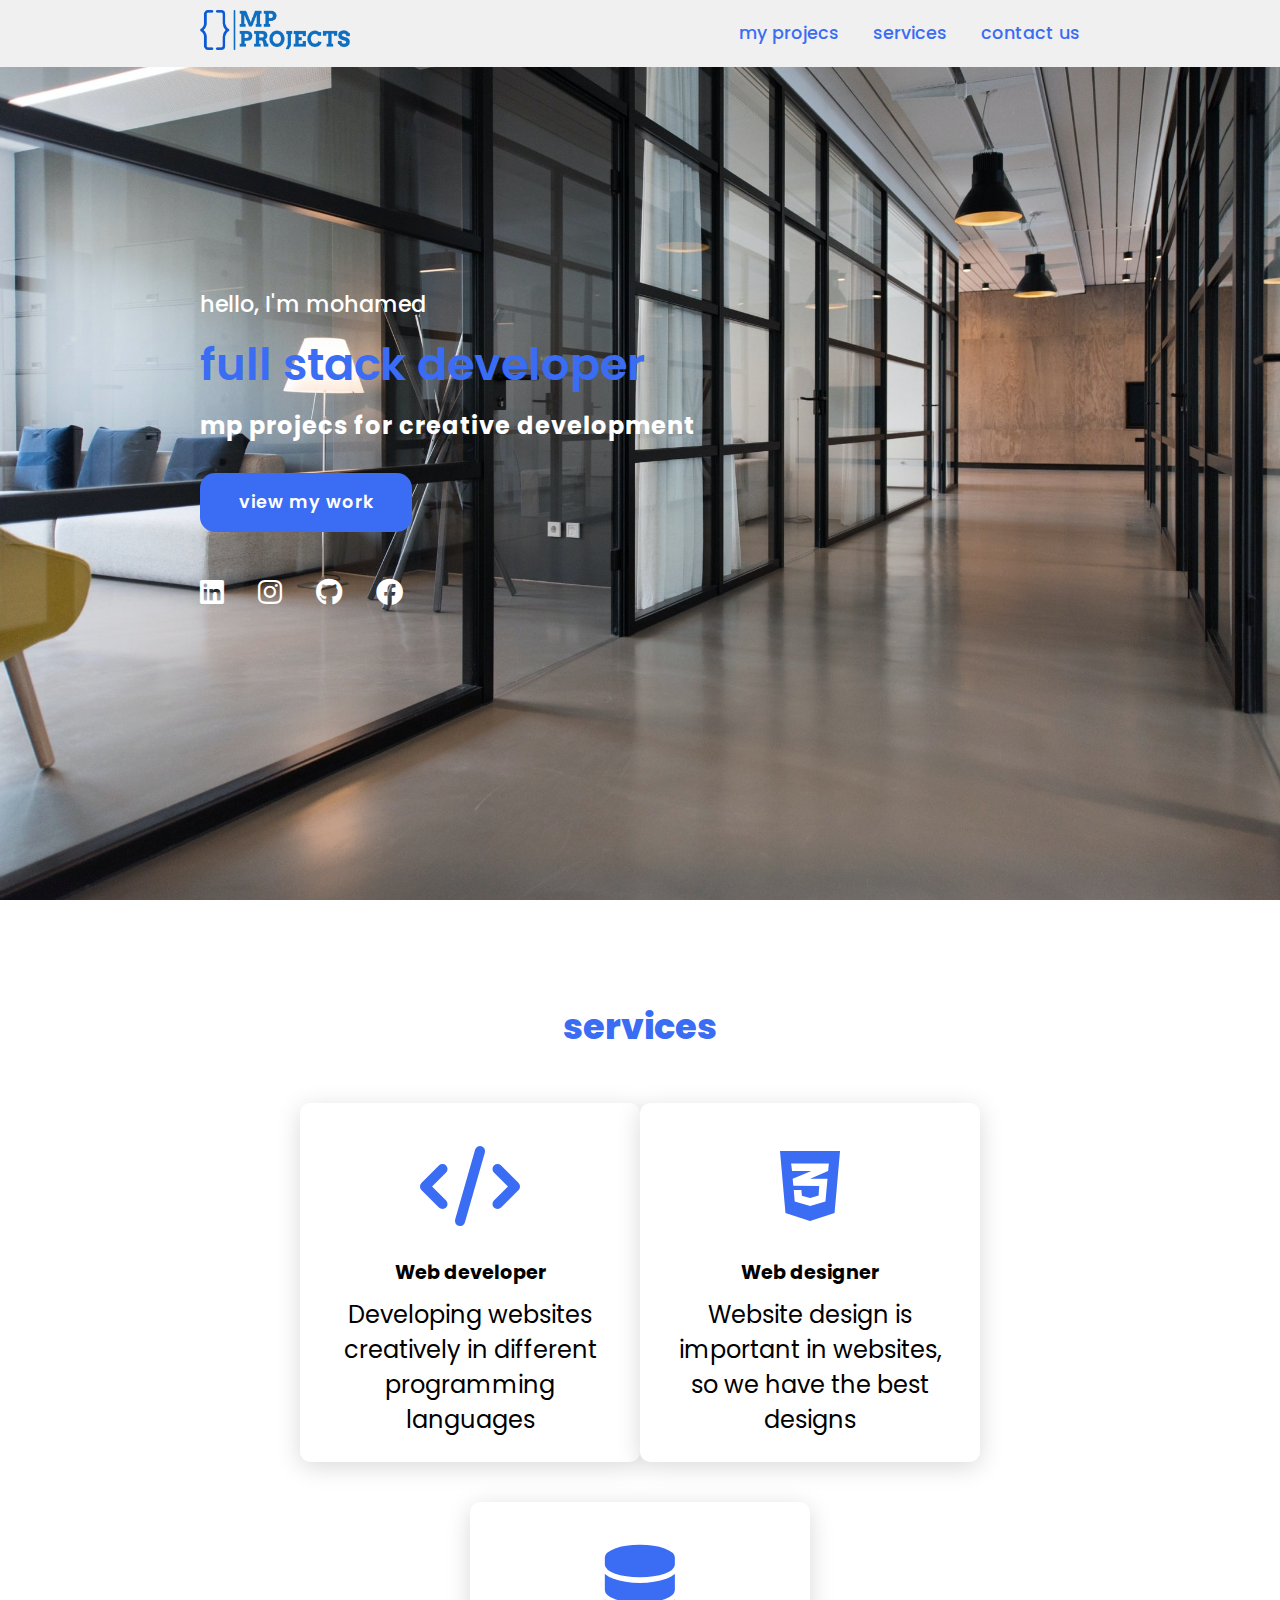
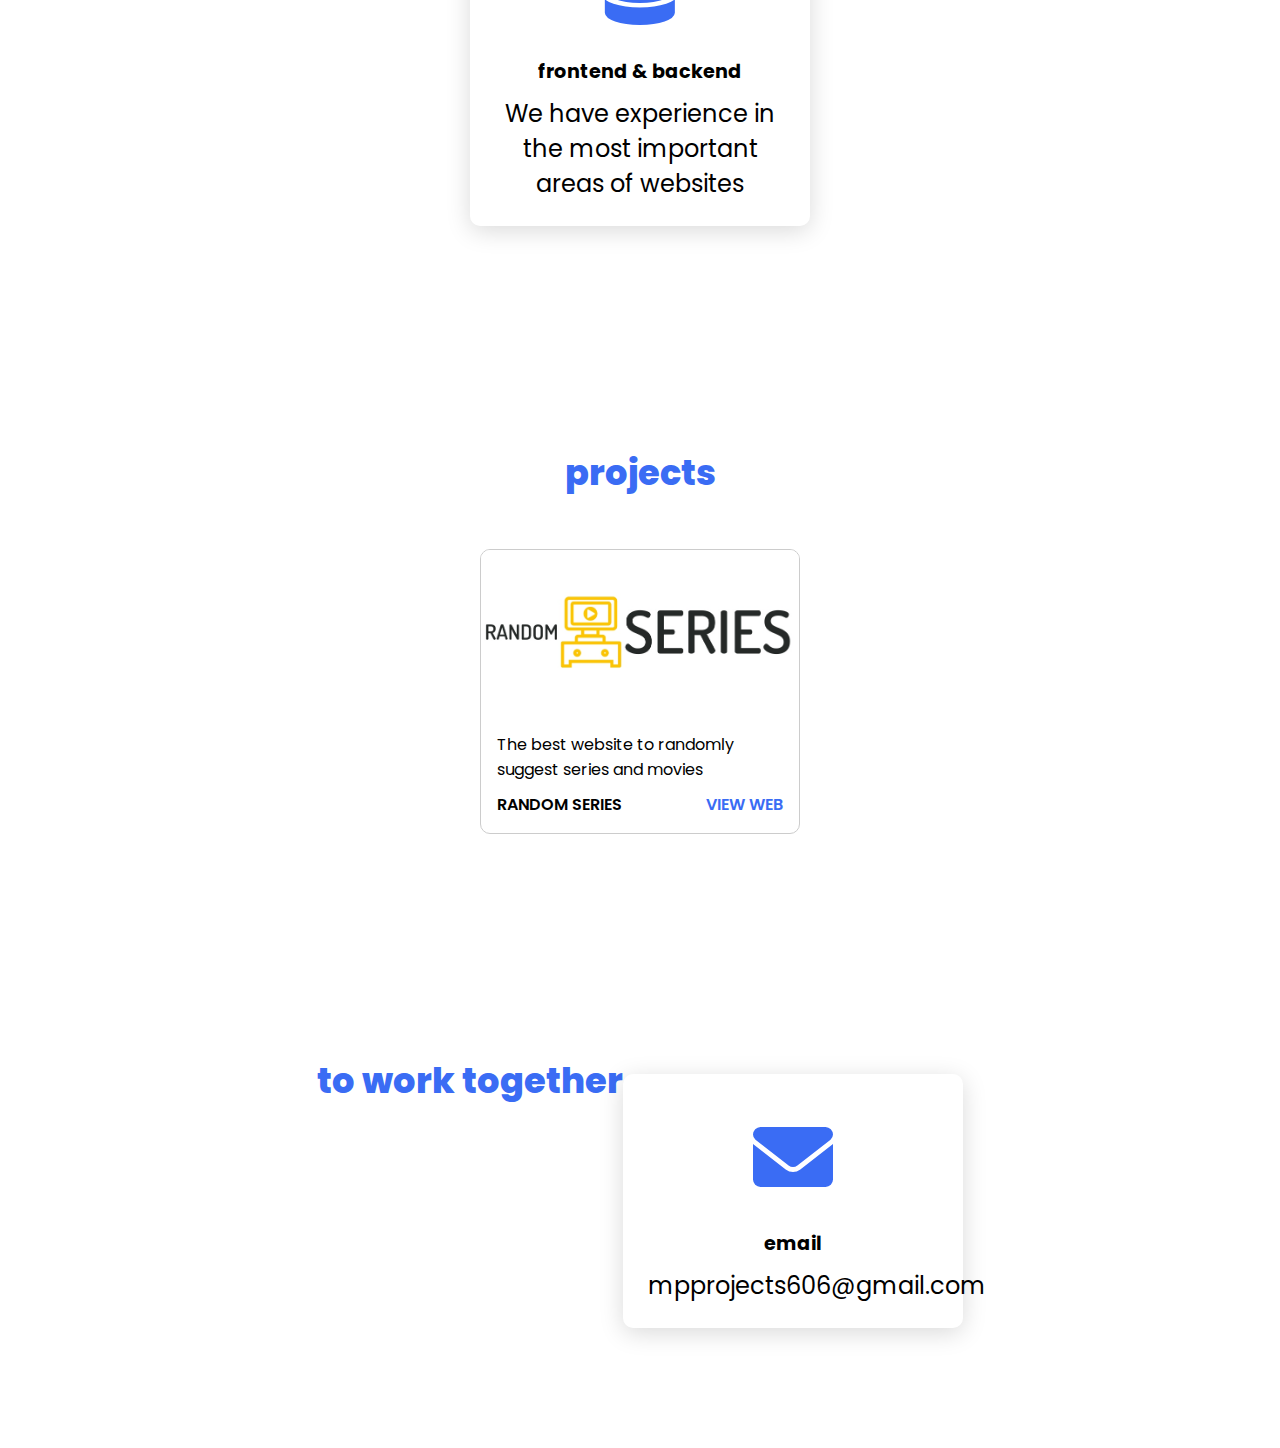
==== index.html @ 53bde194 "Update index.html" ====
<!DOCTYPE html>
<html lang="en">
<head>
  <meta charset="UTF-8">
  <meta name="viewport" content="width=device-width, initial-scale=1.0">
  <meta http-equiv="X-UA-Compatible" content="ie=edge">
  <link rel="stylesheet" href="https://cdnjs.cloudflare.com/ajax/libs/font-awesome/6.0.0/css/all.min.css">
  <link rel="stylesheet" href="style.css">
  <title>MP Projects</title>
</head>
<body>
  <header>
      <div class="logo">
     <img src="logo-no-background-1.png" width="150" alt="">
     </div>
    <nav>
      <a href="#projects">my projecs</a>
      <a href="#services">services</a>
      <a href="#contact us">contact us</a>
    </nav>
  </header>
  <section class="main">
    <div>
      <h2>hello, I'm mohamed <br> <span>full stack developer</span></h2>
      <h3>mp projecs for creative development</h3>
      <a href="#projects" class="button">view my work</a>
      <div class="icon">
       <a href="https://www.linkedin.com/mwlite/in/mohamed-ali-6aa46025b"><i class="fa-brands fa-linkedin"></i></a>
       <a href="<https://www.instagram.com/"><i class="fa-brands fa-instagram"></i></a>
       <a href="https://github.com/8l8awy"><i class="fa-brands fa-github"></i></a>
       <a href="https://www.facebook.com"><i class="fa-brands fa-facebook"></i></a>
      </div>
    </div>
  </section>
  <section class="cards" id= "services">
    <h2 class="title"> services </h2>
    <div class="content">
      <div class="card">
        <div class="icons">
          <i class="fa-solid fa-code"></i>
        </div>
        <div class="info">
            <h3>Web developer</h3>
            <p>Developing websites creatively in different programming languages </p>
        </div>
        </div>
              <div class="card">
        <div class="icons">
          <i class="fa-brands fa-css3-alt"></i>
        </div>
        <div class="info">
            <h3>Web designer</h3>
            <p>Website design is important in websites, so we have the best designs</p>
        </div>
        </div>
              <div class="card">
        <div class="icons">
          <i class="fa-solid fa-database"></i>
        </div>
        <div class="info">
            <h3>frontend & backend</h3>
            <p>We have experience in the most important areas of websites </p>
        </div>
        </div>
    </div>
  </section>
  <section class="projects" id="projects">
    <h2 class="title">projects</h2>
    <div class="content">
      <div class="p-card">
        <div class="p-image">
          <img src="/IMG_20221224_231126.jpg">
        </div>
        <div class="p-script">
          <p class="p-text">The best website to randomly suggest series and movies</p>
          <strong class="p-title">
            <span>random series</span>
            <a href="#" class="p-projects"> View web</a>
          </strong>
        </div>
      </div>
    </div>
  </section>
  <section class="cards content" id="contact us">
    <h2 class="title">to work together</h2>
          <div class="card">
        <div class="icons">
          <i class="fa-solid fa-envelope"></i>
        </div>
        <div class="info">
            <h3>email</h3>
            <p> mpprojects606@gmail.com </p>
        </div>
        </div>
  </section>
</body>
</html>
---- style.css ----
@import url('https://fonts.googleapis.com/css2?family=Poppins:ital,wght@0,100;0,200;0,300;0,400;0,500;0,600;0,700;0,800;0,900;1,100;1,200;1,300;1,400;1,500;1,600;1,700;1,800;1,900&display=swap');
*{
  font-family: 'Poppins', sans-serif;
  margin: 0;
  padding: 0;
  box-sizing: border-box;
}
header{
  background-color: #f0f0f0;
  width: 100%;
  position: fixed;
  z-index: 999;
  display: flex;
  justify-content: space-between;
  align-items: center;
 padding: 10px 200px;
}
nav a{
  color:#3a6cf4;
  text-decoration: none;
  font-size: 1.1em;
  font-weight: 500;
  padding-left: 30px;
}

nav a:hover{
  color: #9a5bff;
}
section{
  padding: 100px 200px;
}
.main{
  width: 100%;
  min-height: 100vh;
  display: flex;
  align-items: center;
  background: url(nastuh.jpg) no-repeat;
  background-size: cover;
  background-position: left;
  background-attachment: fixed;
}
.main h2{
  color: #fff;
  font-size: 1.4em;
  font-weight: 500;
}
.main h2 span{
  color: #3a6cf4;
  display: inline-block;
  margin-top:10px;
  font-size: 2em;
  font-weight: 600;
}
.main h3{
  color: #fff;
  font-size: 1.5em;
  font-weight: 700;
  letter-spacing: 1px;
  margin-top:10px;
  margin-bottom: 30px;
}
.button{
  color: #fff;
  background-color: #3a6cf4;
  text-decoration: none;
  font-size: 1.1em;
  font-weight: 600;
  display: inline-block;
  padding: 0.9375em 2.1875em;
  letter-spacing: 1px;
  border-radius: 15px;
  margin-bottom: 40px;
  transition: 0.7s , ease;
}
.button:hover{
  background-color: mediumblue;
  transform: scale(1.1);
}
.icon a{
  color: #fff;
  font-size: 1.7em;
  padding-right: 30px;
}
.title{
  display: flex;
  justify-content: center;
  color: #3a6cf4;
  font-size: 2.2em;
  font-weight: 800;
  margin-bottom: 30px;
  
}
.content{
  display: flex;
  justify-content: center;
  flex-direction: row;
  flex-wrap: wrap;
}
.card{
  width: 21.25em;
  margin-block: 20px;
  background-color: #fff;
  box-shadow: 0 5px 25px rgba(1 1 1/ 15%);
  border-radius: 10px;
  padding: 25px;
  transition: 1.7s  ease;
}
.card:hover{
  transform: scale(1.1);
  
}
.icons{
  color: #3a6cf4;
  font-size: 5em;
  text-align: center;
}
.info{
  text-align: center;
}
.info h3{
  color: #3a6cf4;
  font-size: 1.2em;
  font-weight: 700;
  margin: 10px;
}
.projects{
  background-color:#ffffff;
}
.projects .content{
  margin-top: 30px;
  display: flex;
  justify-content: center;
}
.p-card{
  background-color: #ffffff;
  border: 1px solid #ccc;
  min-height: 12em;
  width: 20em;
  overflow: hidden;
  border-radius: 10px;
  margin: 20px;
  transition: 1.7s ease;
}
.p-card:hover{
  transform: scale(1.1);
}
.p-card:hover .p-image{
  opacity: 0.9;
}
.p-image img{
  width: 100%;
}
.p-script{
  padding: 1em;
}
.p-text{
  font-size: 0.8;
  color: #000;
}
.p-title{
  display: flex;
  justify-content: space-between;
  text-transform: uppercase;
  font-weight: 600;
  margin-top:10px;
}
.p-projects{
  text-decoration: none;
  color: #3a6cf4;
}
.p-projects:hover{
  color:#9a5bff;
}
.content .info h3{
  color: black;
}
 .content .info p{
   font-size: 1.5em;
 }
@media (max-width: 1023px){
  header{
  padding: 12px  20px;

}
nav a{
  padding-left: 3px;
}
.logo img{
  width: 70px;
}
.title{
  font-size: 1.8em;
}
section{
  padding: 80px 20px;
}
.main h2{
  font-size: 1em;
}
.main h3{
  font-size: 1.6em;
}
.content{
  flex-direction: column;
  align-items: center;
}
}
@media (max-width: 641px )  {
  body {
    font-size: 12px;
  }
  .main h2{
    font-size: 0.8em;
  }
  .main h3{
    font-size: 1.4em;
  }
}
@media (max-width: 300px){
  body{
    font-size: 10px;
  }
  
}
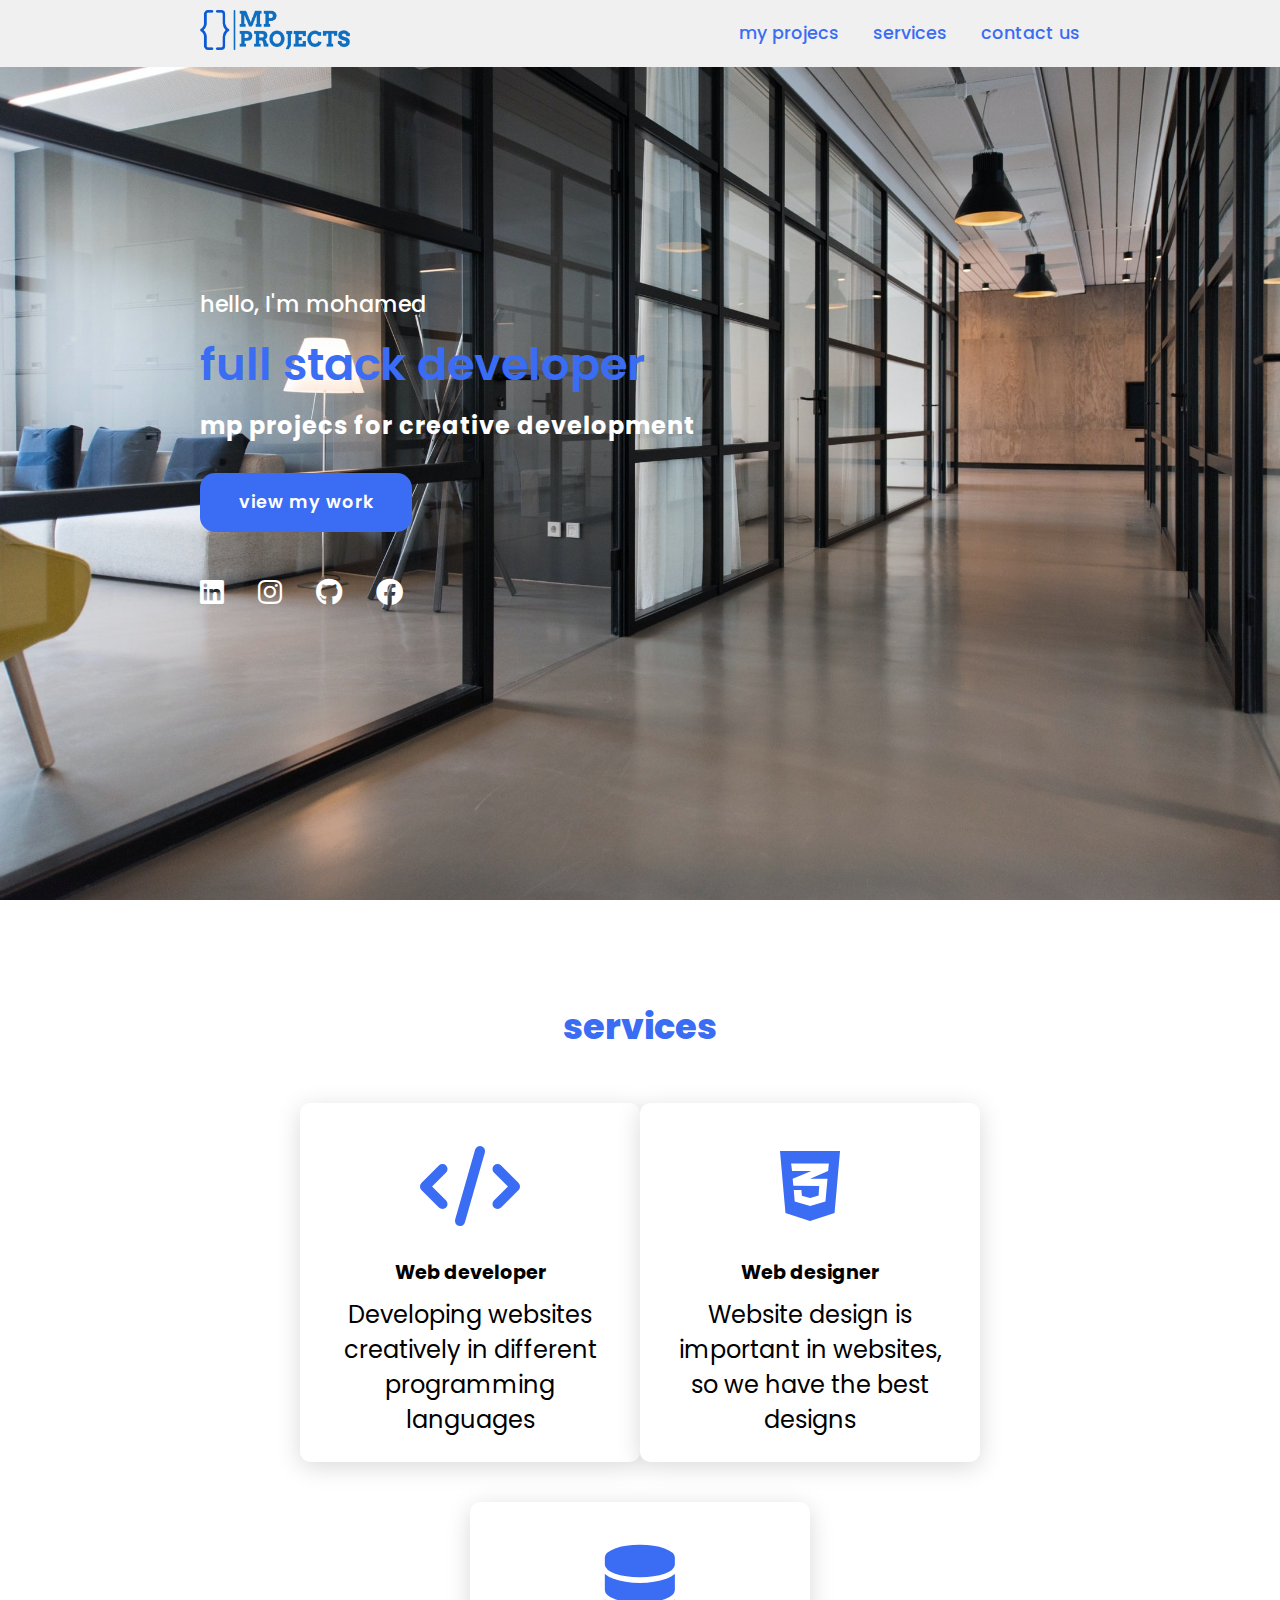
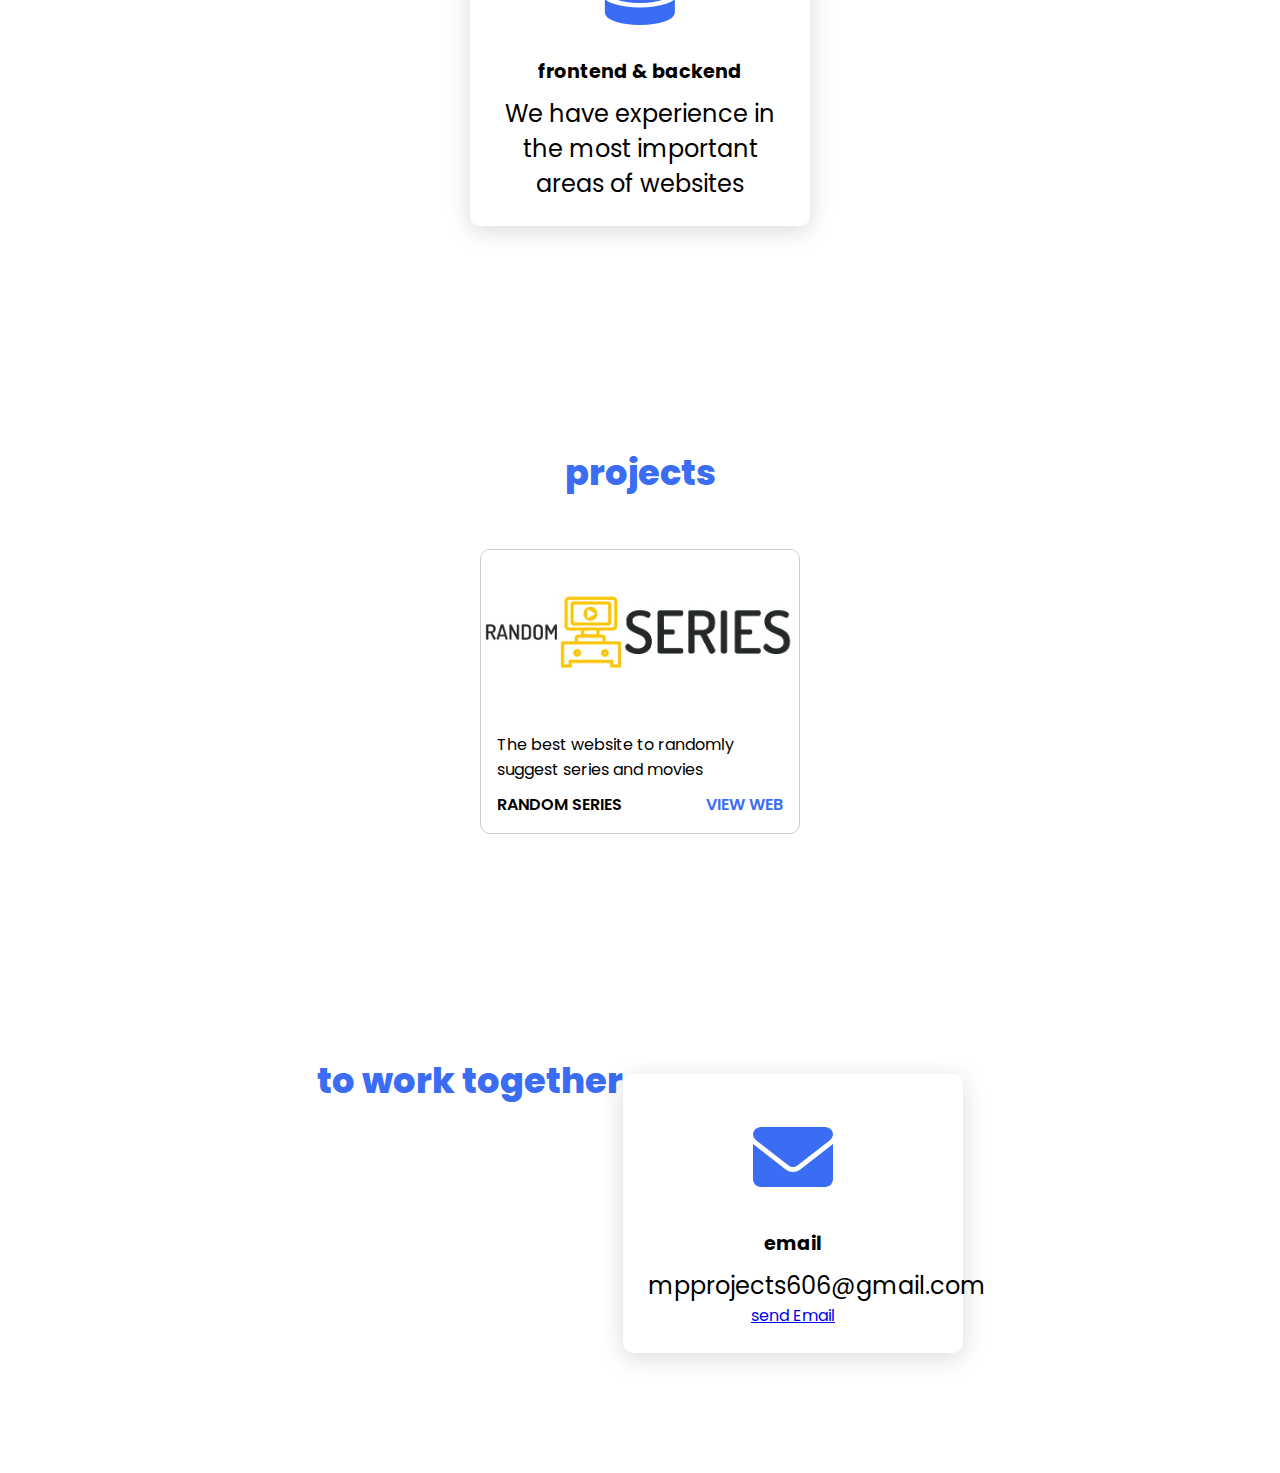
==== commit 90db45f1: "Update index.html" ====
--- a/index.html
+++ b/index.html
@@ -69,7 +69,7 @@
     <div class="content">
       <div class="p-card">
         <div class="p-image">
-          <img src="/IMG_20221224_231126.jpg">
+          <img src="IMG_20221224_231126.jpg">
         </div>
         <div class="p-script">
           <p class="p-text">The best website to randomly suggest series and movies</p>
@@ -90,6 +90,7 @@
         <div class="info">
             <h3>email</h3>
             <p> mpprojects606@gmail.com </p>
+             <a href="mpprojects606@gmail.com "target="_blank">send Email</a>
         </div>
         </div>
   </section>
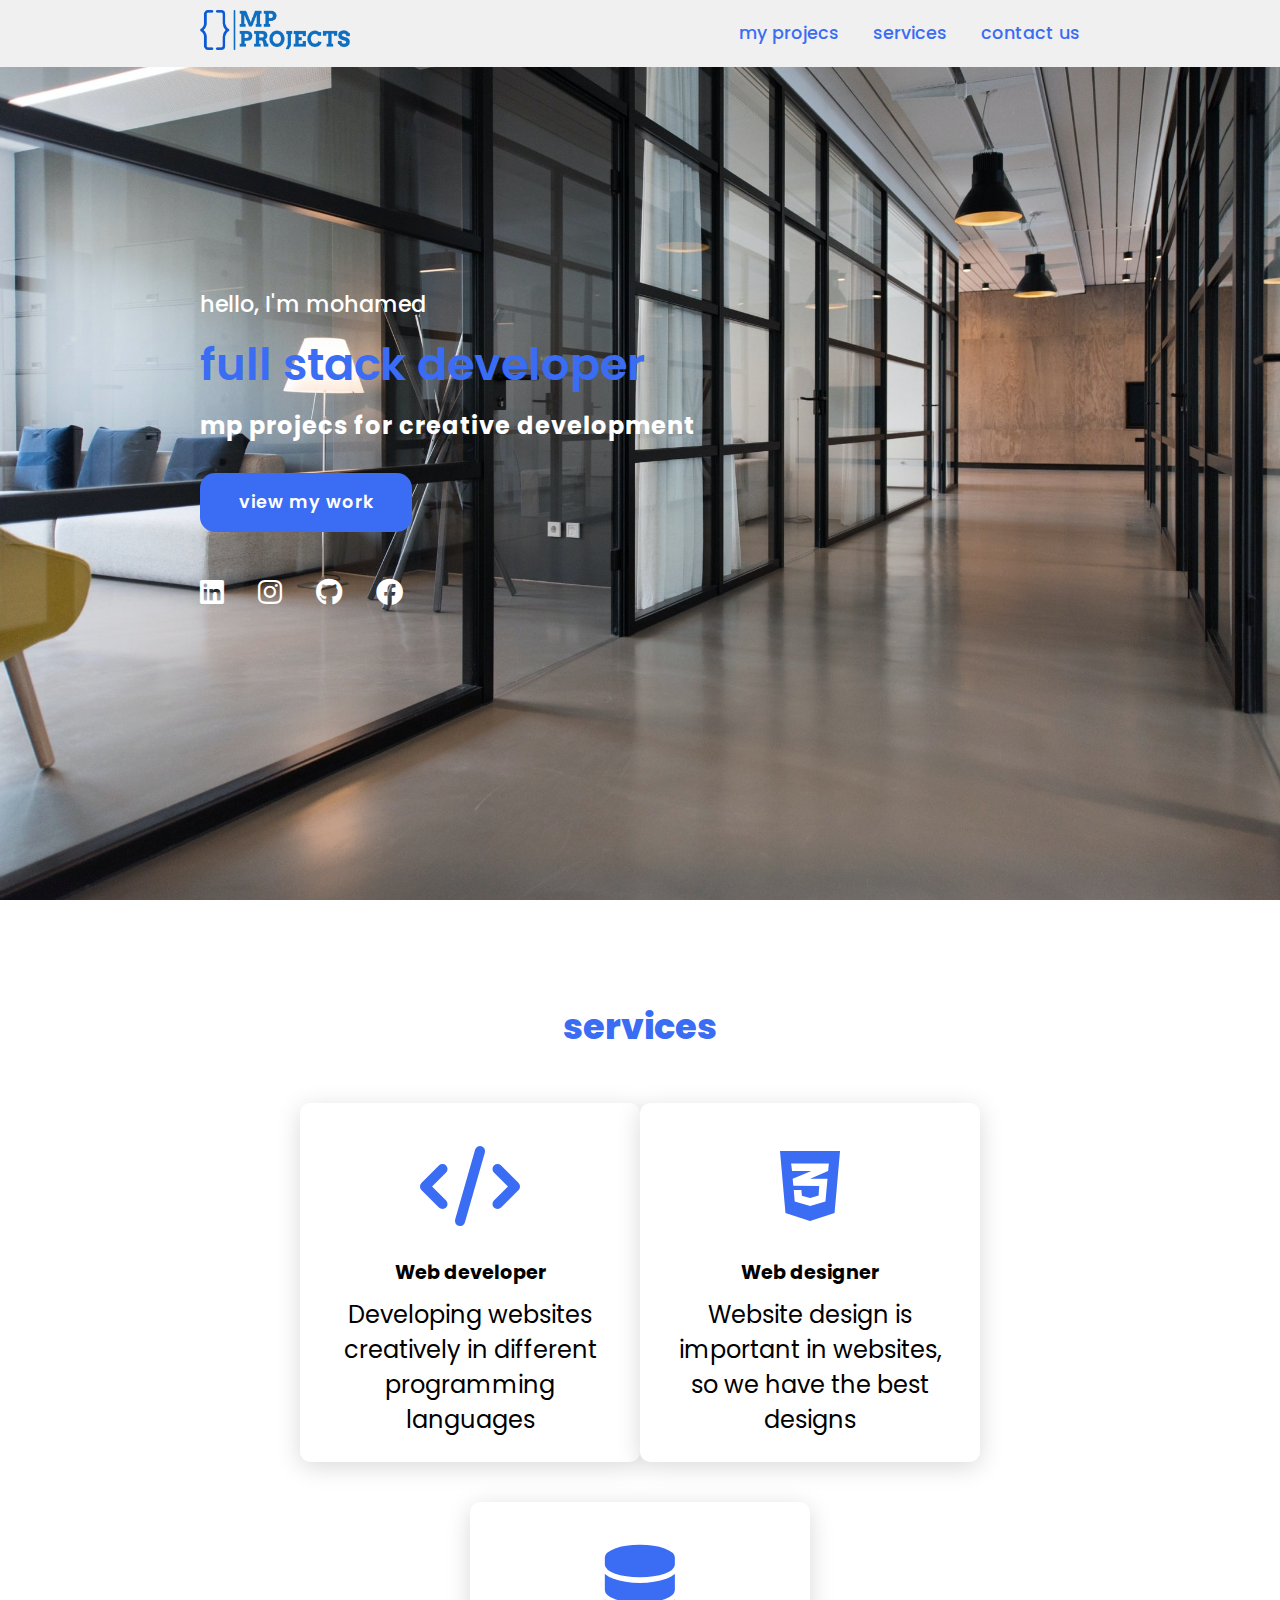
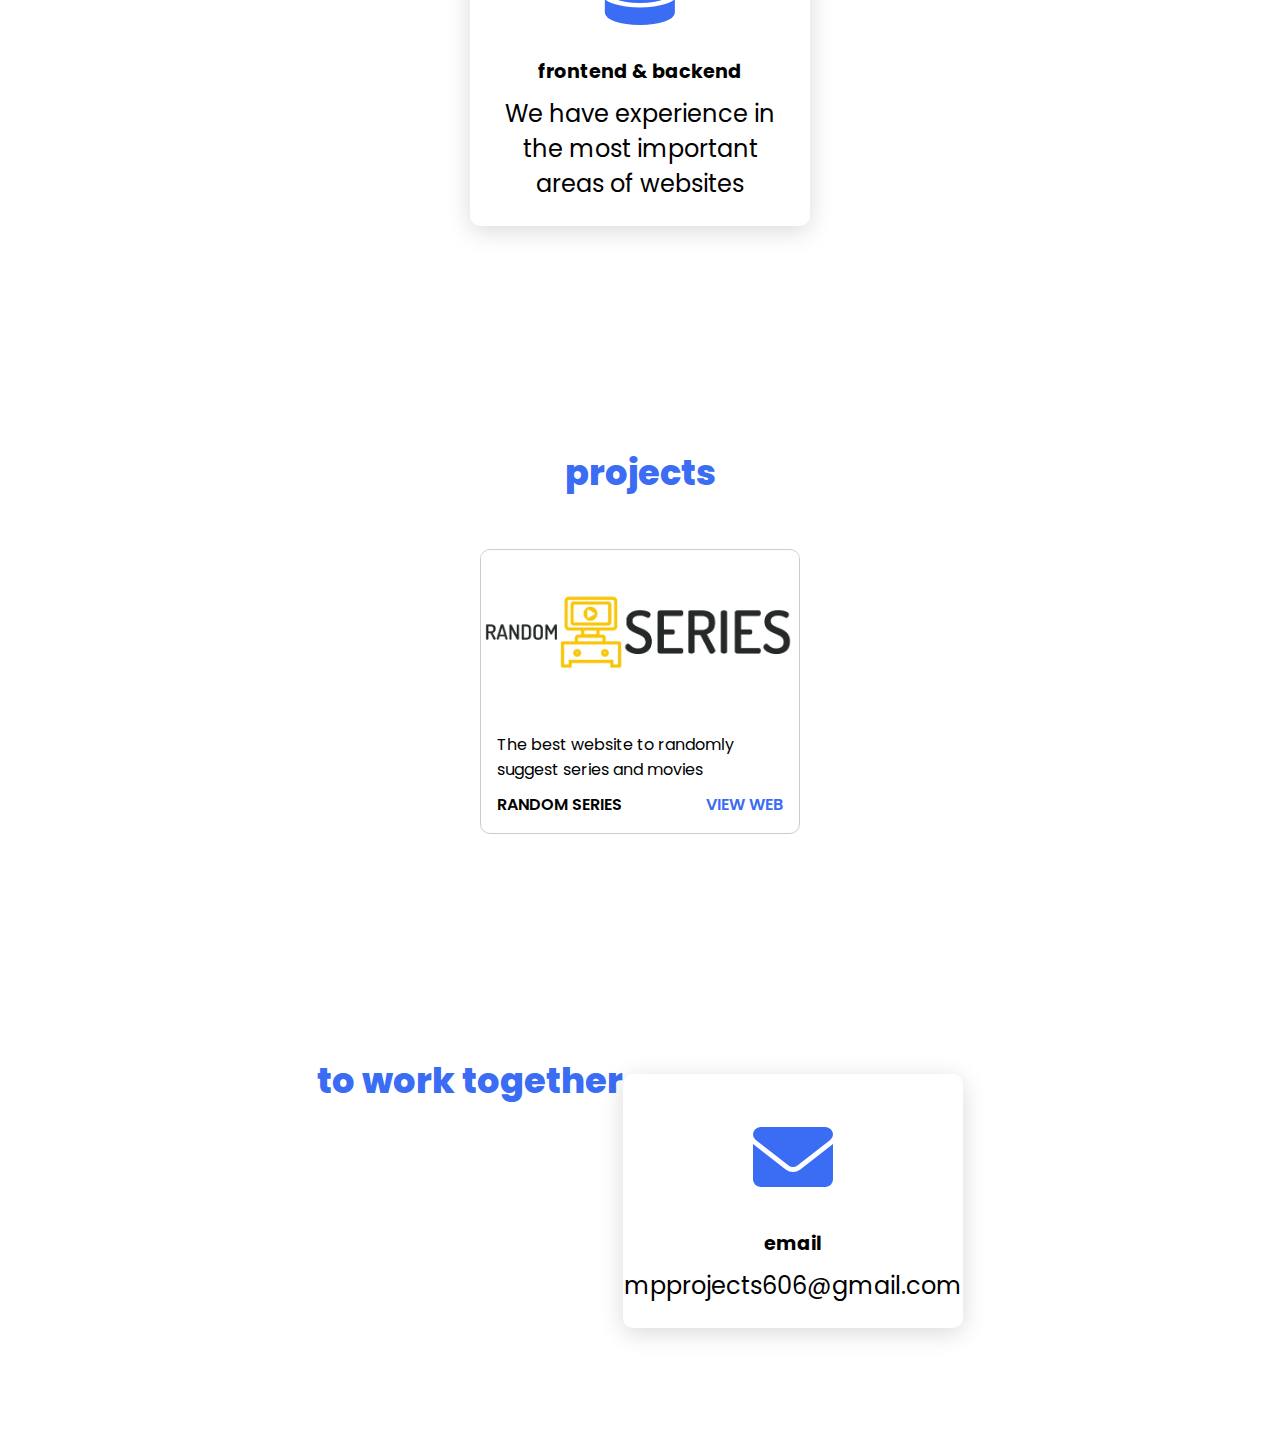
==== commit 405c6d5a: "Update index.html" ====
--- a/index.html
+++ b/index.html
@@ -90,7 +90,6 @@
         <div class="info">
             <h3>email</h3>
             <p> mpprojects606@gmail.com </p>
-             <a href="mpprojects606@gmail.com "target="_blank">send Email</a>
         </div>
         </div>
   </section>
--- a/style.css
+++ b/style.css
@@ -122,6 +122,16 @@
   font-size: 1.2em;
   font-weight: 700;
   margin: 10px;
+}
+.info p{
+  display: flex;
+  justify-content: center;
+}
+.info a{
+  color: #3a6cf4;
+  font-size: 1.2em;
+  text-decoration: none;
+  font-weight: 600;
 }
 .projects{
   background-color:#ffffff;
@@ -221,4 +231,4 @@
     font-size: 10px;
   }
   
-}+}
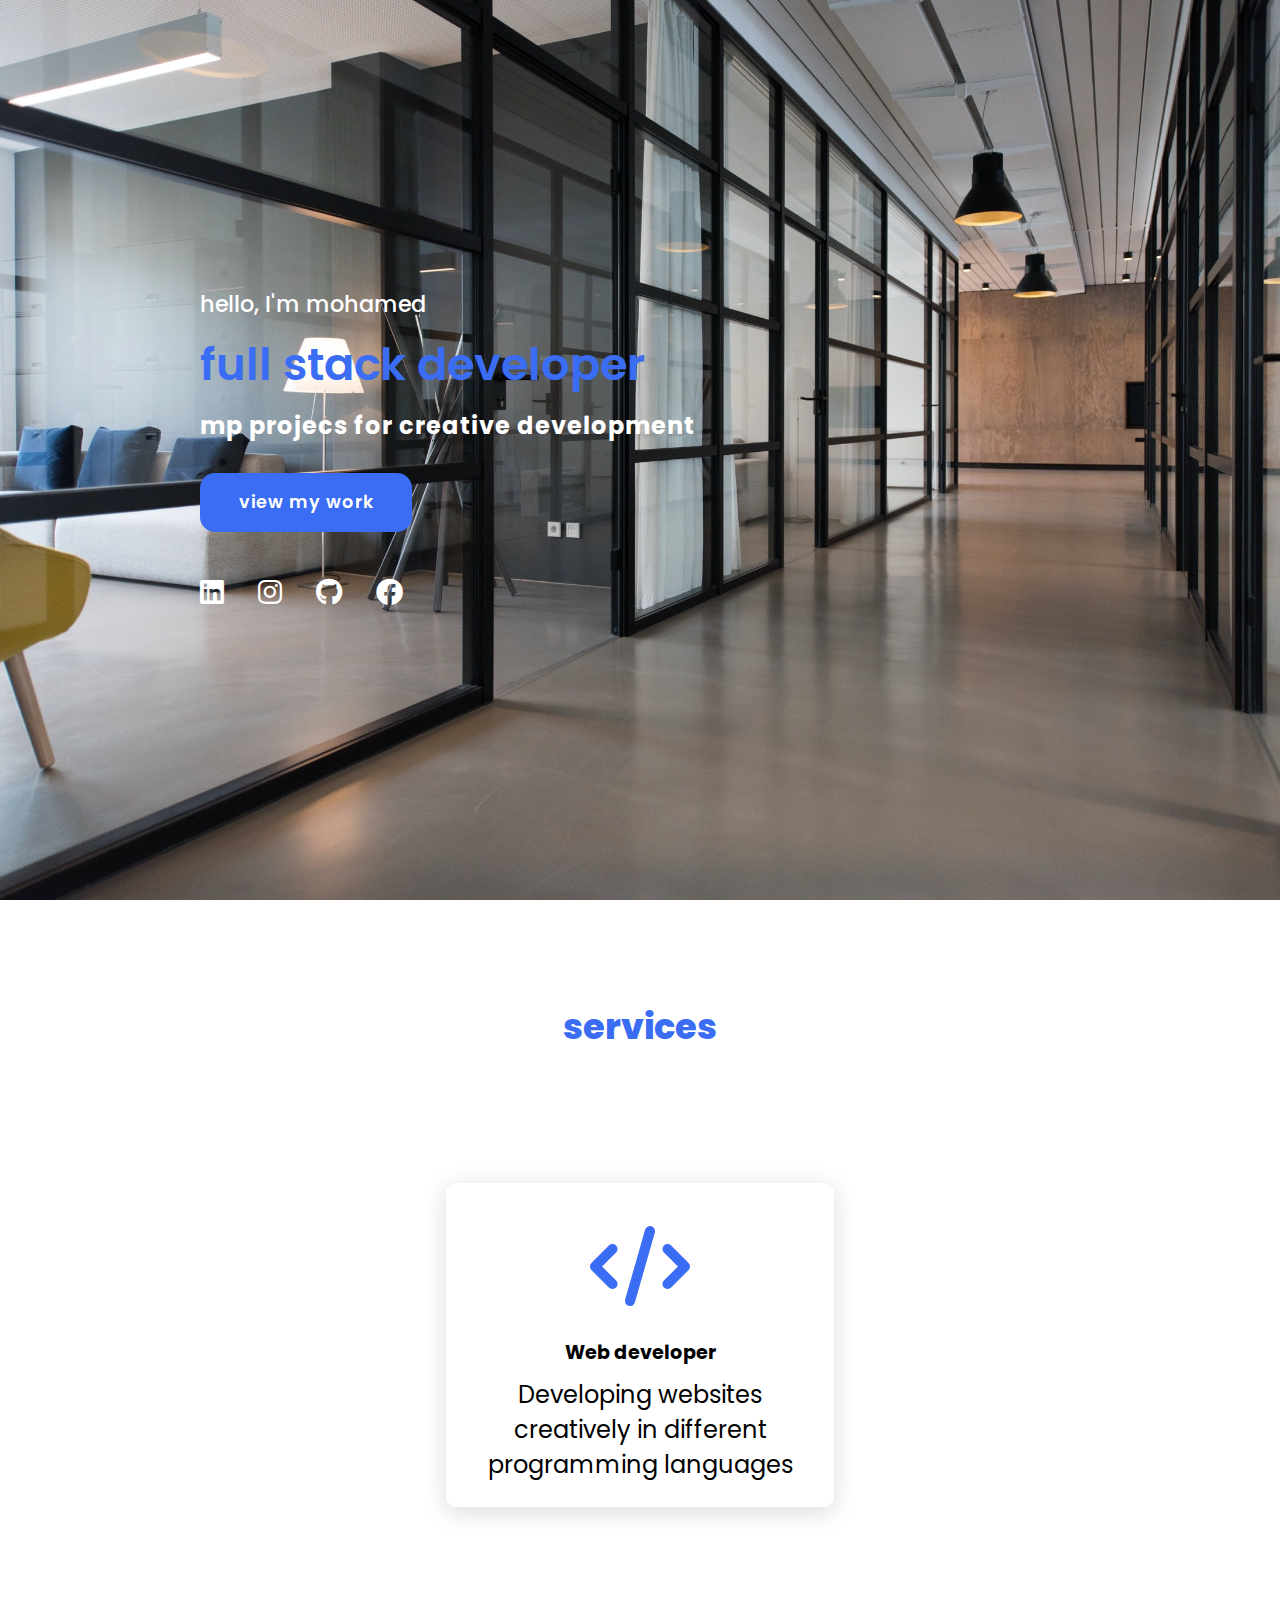
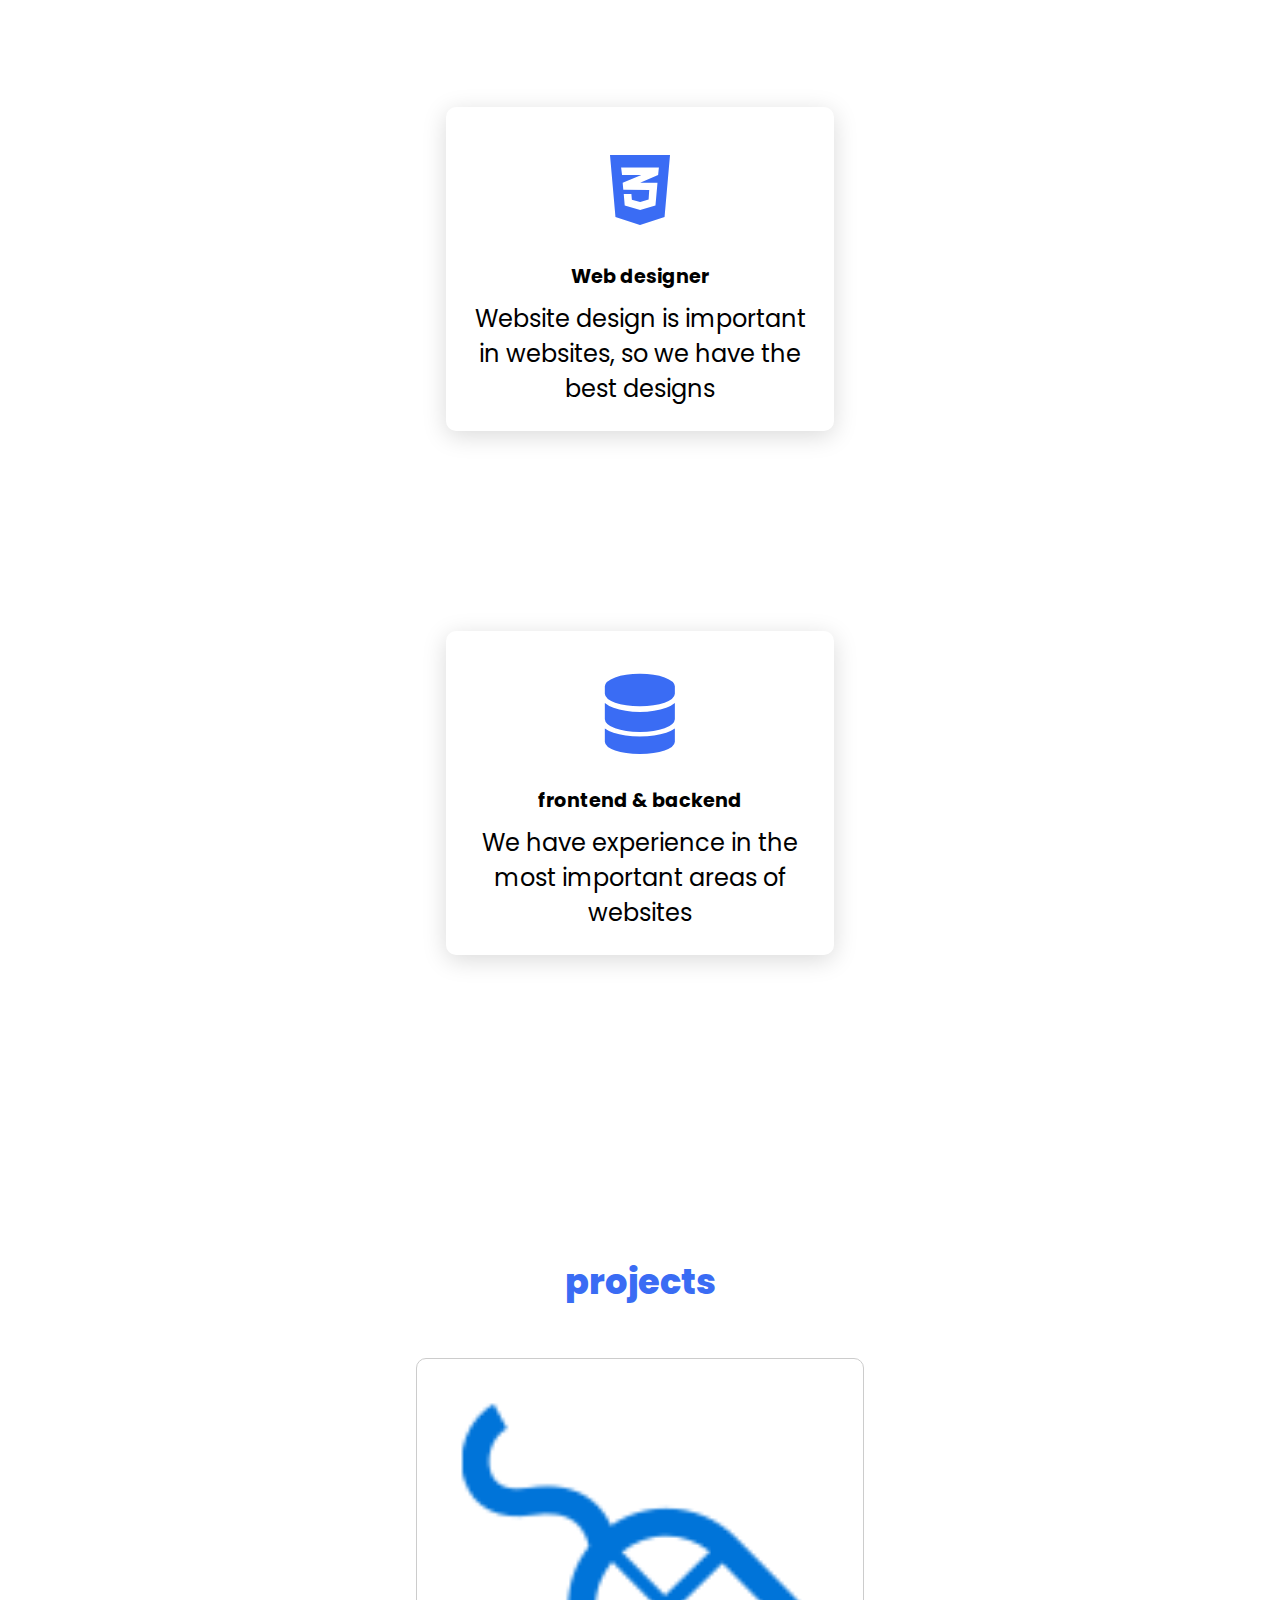
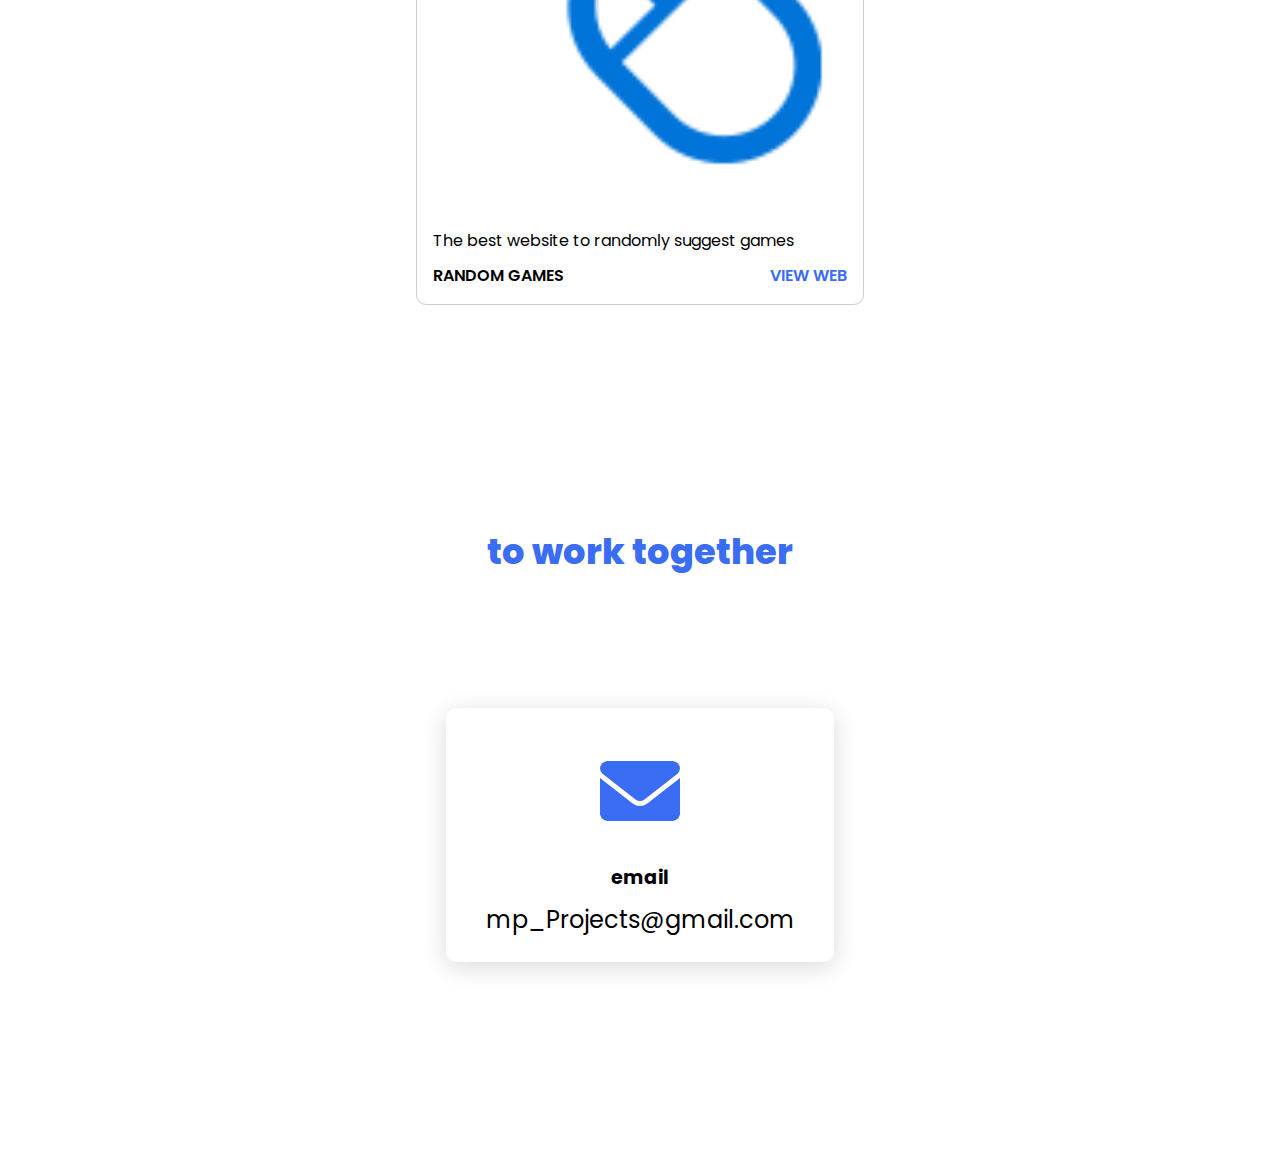
==== commit fb1fbdcb: "Add files via upload" ====
--- a/index.html
+++ b/index.html
@@ -9,26 +9,17 @@
   <title>MP Projects</title>
 </head>
 <body>
-  <header>
-      <div class="logo">
-     <img src="logo-no-background-1.png" width="150" alt="">
-     </div>
-    <nav>
-      <a href="#projects">my projecs</a>
-      <a href="#services">services</a>
-      <a href="#contact us">contact us</a>
-    </nav>
-  </header>
+
   <section class="main">
     <div>
       <h2>hello, I'm mohamed <br> <span>full stack developer</span></h2>
       <h3>mp projecs for creative development</h3>
-      <a href="#projects" class="button">view my work</a>
+      <a href="#my projects" class="button">view my work</a>
       <div class="icon">
        <a href="https://www.linkedin.com/mwlite/in/mohamed-ali-6aa46025b"><i class="fa-brands fa-linkedin"></i></a>
-       <a href="<https://www.instagram.com/"><i class="fa-brands fa-instagram"></i></a>
+       <a href="https://www.instagram.com/gleo98612/"><i class="fa-brands fa-instagram"></i></a>
        <a href="https://github.com/8l8awy"><i class="fa-brands fa-github"></i></a>
-       <a href="https://www.facebook.com"><i class="fa-brands fa-facebook"></i></a>
+       <a href="https://www.facebook.com/profile.php?id=100048240669287"><i class="fa-brands fa-facebook"></i></a>
       </div>
     </div>
   </section>
@@ -69,13 +60,13 @@
     <div class="content">
       <div class="p-card">
         <div class="p-image">
-          <img src="IMG_20221224_231126.jpg">
+          <img src="rg-website-favicon-color.png">
         </div>
         <div class="p-script">
-          <p class="p-text">The best website to randomly suggest series and movies</p>
+          <p class="p-text">The best website to randomly suggest games</p>
           <strong class="p-title">
-            <span>random series</span>
-            <a href="#" class="p-projects"> View web</a>
+            <span>random Games</span>
+            <a href="https://random-games.vercel.app/" class="p-projects"> View web</a>
           </strong>
         </div>
       </div>
@@ -89,7 +80,7 @@
         </div>
         <div class="info">
             <h3>email</h3>
-            <p> mpprojects606@gmail.com </p>
+            <p> mp_Projects@gmail.com </p>
         </div>
         </div>
   </section>
--- a/style.css
+++ b/style.css
@@ -2,19 +2,10 @@
 *{
   font-family: 'Poppins', sans-serif;
   margin: 0;
-  padding: 0;
+  /* padding: 0 ; */
   box-sizing: border-box;
 }
-header{
-  background-color: #f0f0f0;
-  width: 100%;
-  position: fixed;
-  z-index: 999;
-  display: flex;
-  justify-content: space-between;
-  align-items: center;
- padding: 10px 200px;
-}
+
 nav a{
   color:#3a6cf4;
   text-decoration: none;
@@ -88,17 +79,18 @@
   font-size: 2.2em;
   font-weight: 800;
   margin-bottom: 30px;
-  
 }
 .content{
-  display: flex;
+  display: flex
+  ;
   justify-content: center;
-  flex-direction: row;
-  flex-wrap: wrap;
+  flex-direction: column;
+  flex-wrap: nowrap;
+  align-items: center;
 }
 .card{
-  width: 21.25em;
-  margin-block: 20px;
+  width: 24.25em;
+  margin-block: 100px;
   background-color: #fff;
   box-shadow: 0 5px 25px rgba(1 1 1/ 15%);
   border-radius: 10px;
@@ -123,16 +115,6 @@
   font-weight: 700;
   margin: 10px;
 }
-.info p{
-  display: flex;
-  justify-content: center;
-}
-.info a{
-  color: #3a6cf4;
-  font-size: 1.2em;
-  text-decoration: none;
-  font-weight: 600;
-}
 .projects{
   background-color:#ffffff;
 }
@@ -144,8 +126,8 @@
 .p-card{
   background-color: #ffffff;
   border: 1px solid #ccc;
-  min-height: 12em;
-  width: 20em;
+  min-height: 14em;
+  width: 28em;
   overflow: hidden;
   border-radius: 10px;
   margin: 20px;
@@ -188,10 +170,6 @@
    font-size: 1.5em;
  }
 @media (max-width: 1023px){
-  header{
-  padding: 12px  20px;
-
-}
 nav a{
   padding-left: 3px;
 }
@@ -219,6 +197,7 @@
   body {
     font-size: 12px;
   }
+  
   .main h2{
     font-size: 0.8em;
   }
@@ -230,5 +209,4 @@
   body{
     font-size: 10px;
   }
-  
-}
+}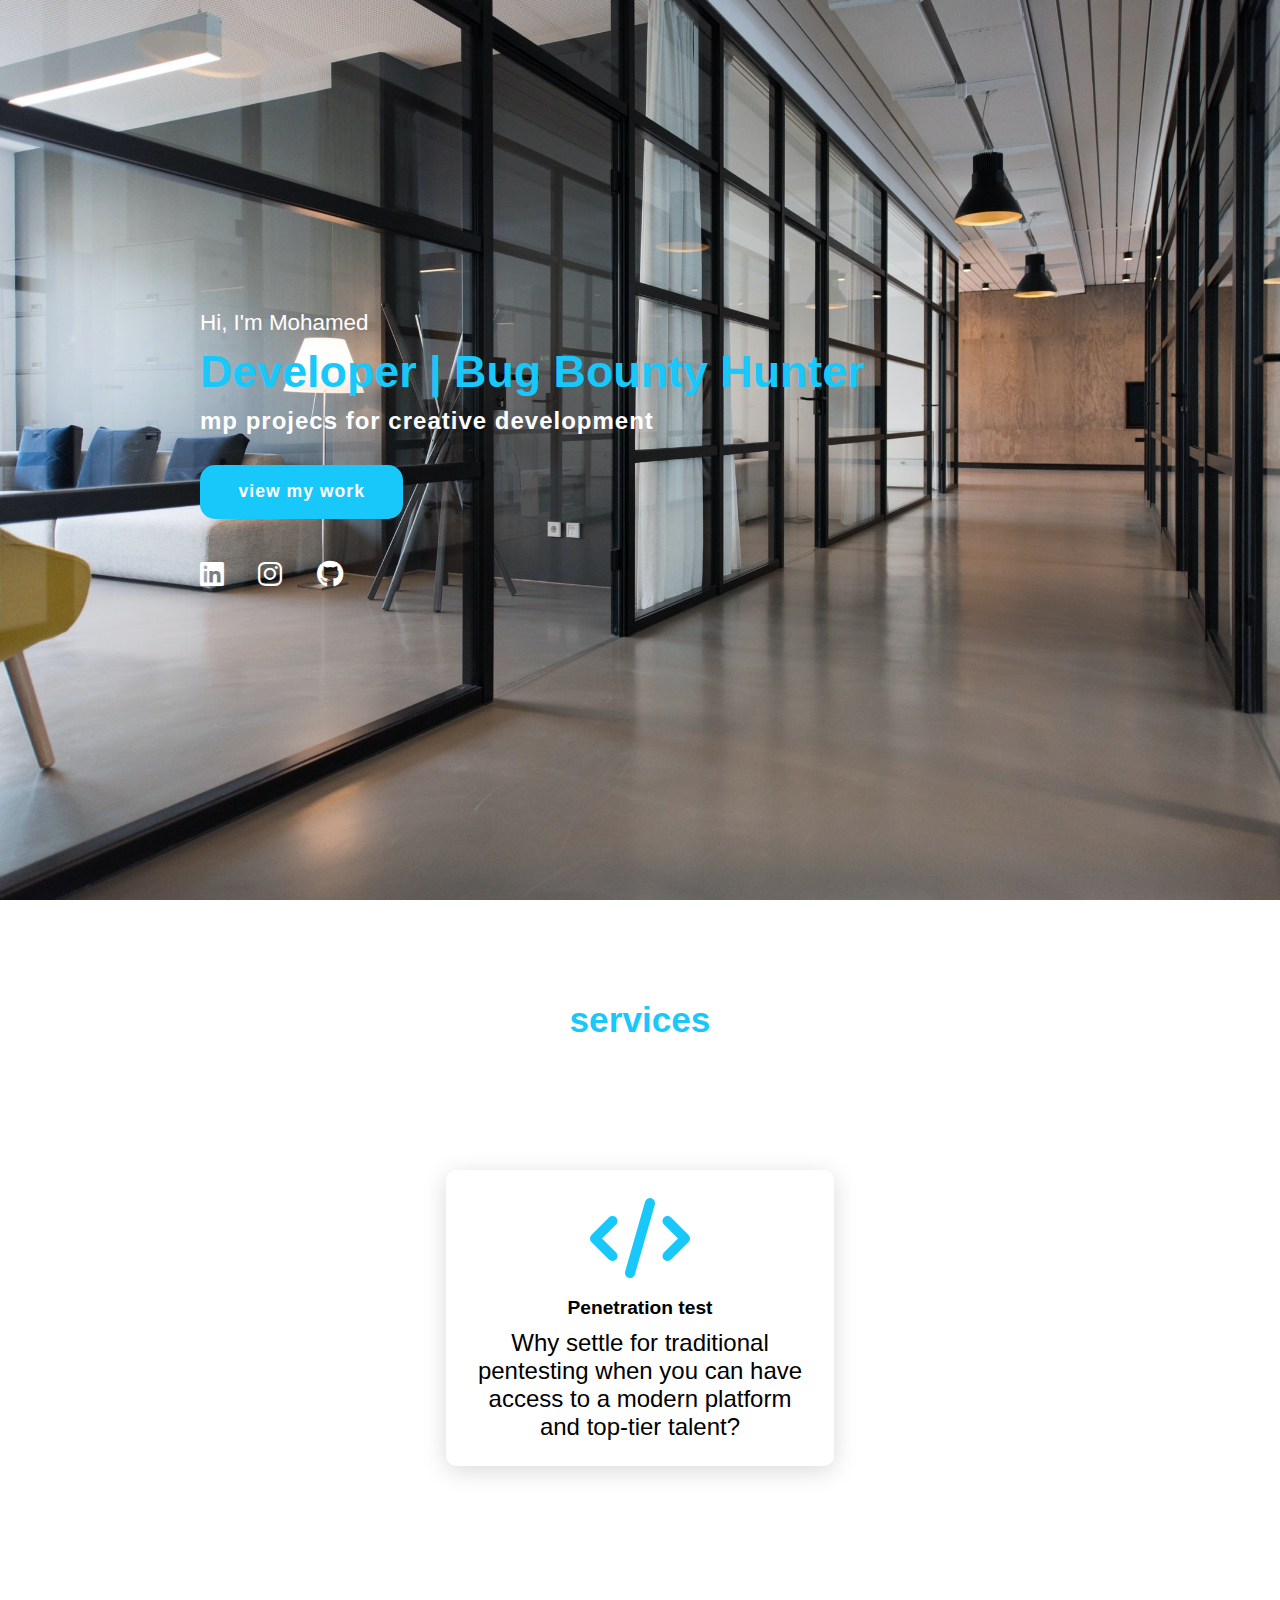
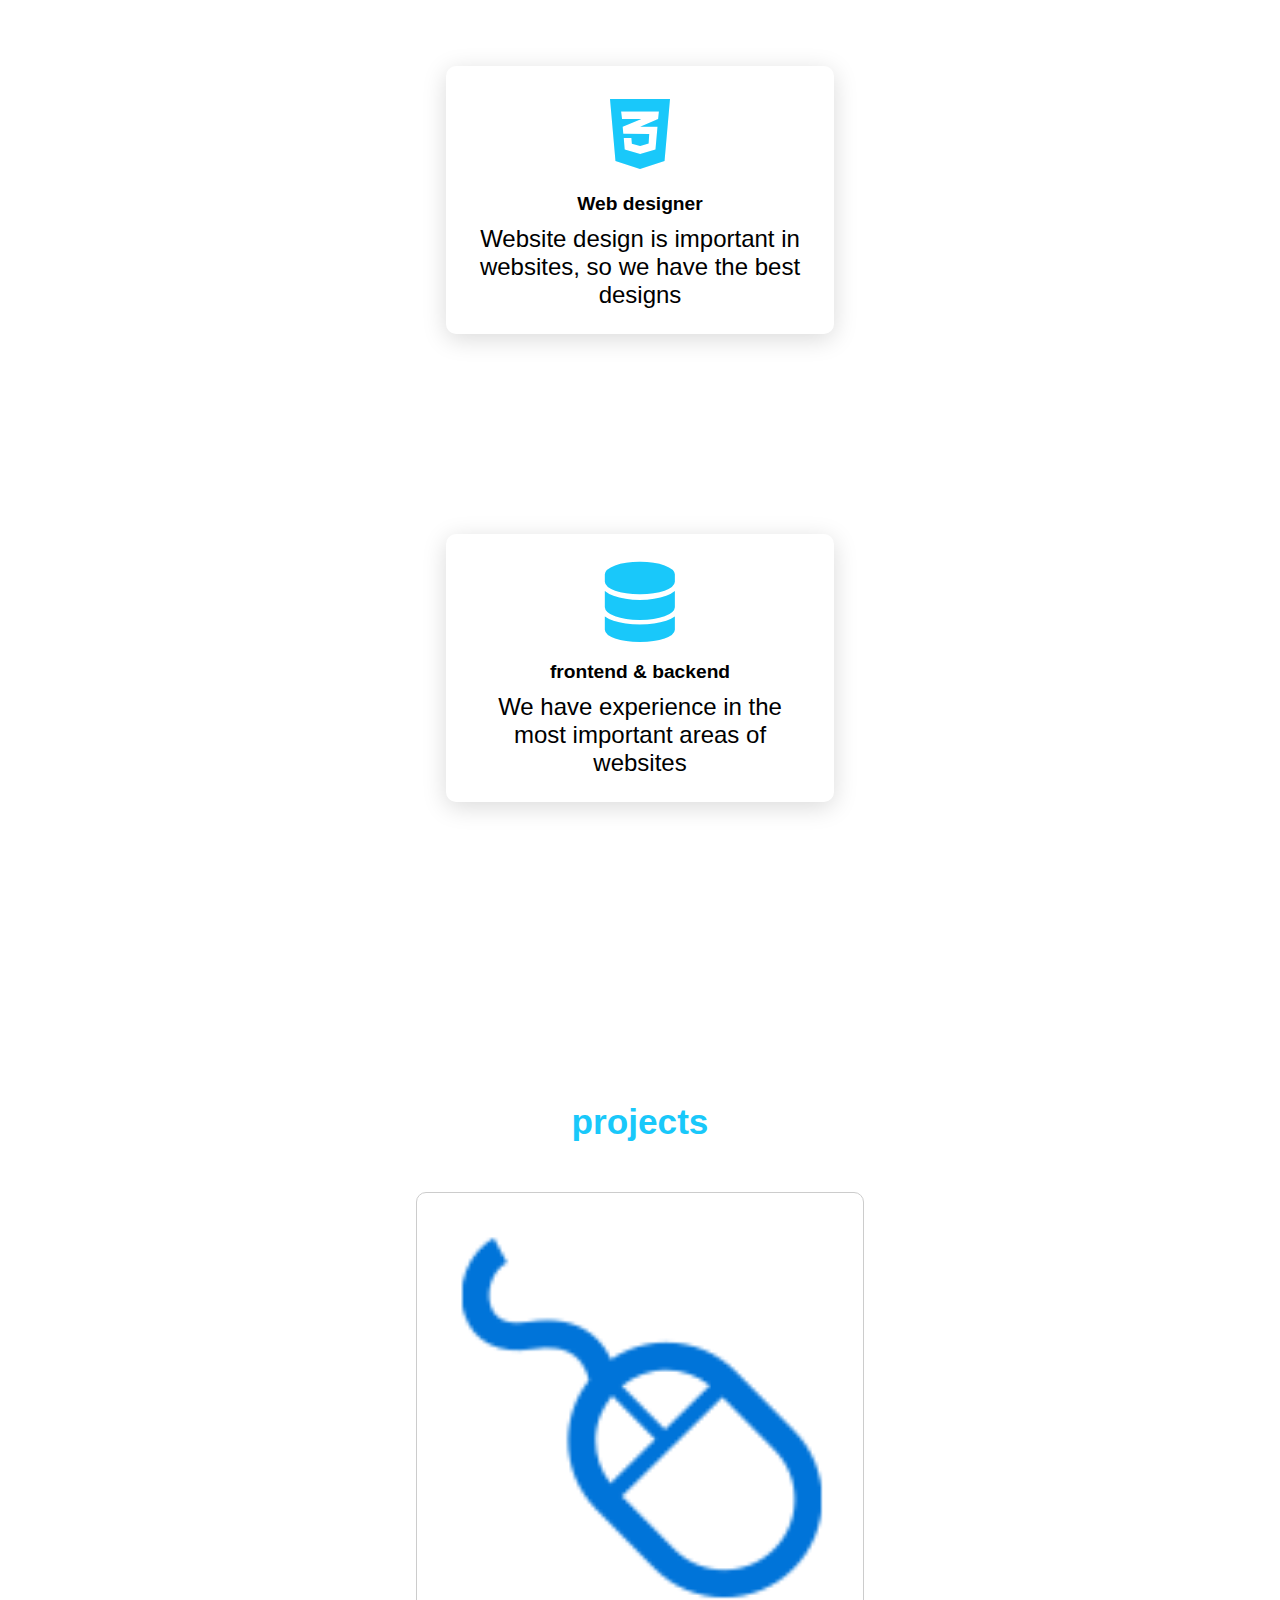
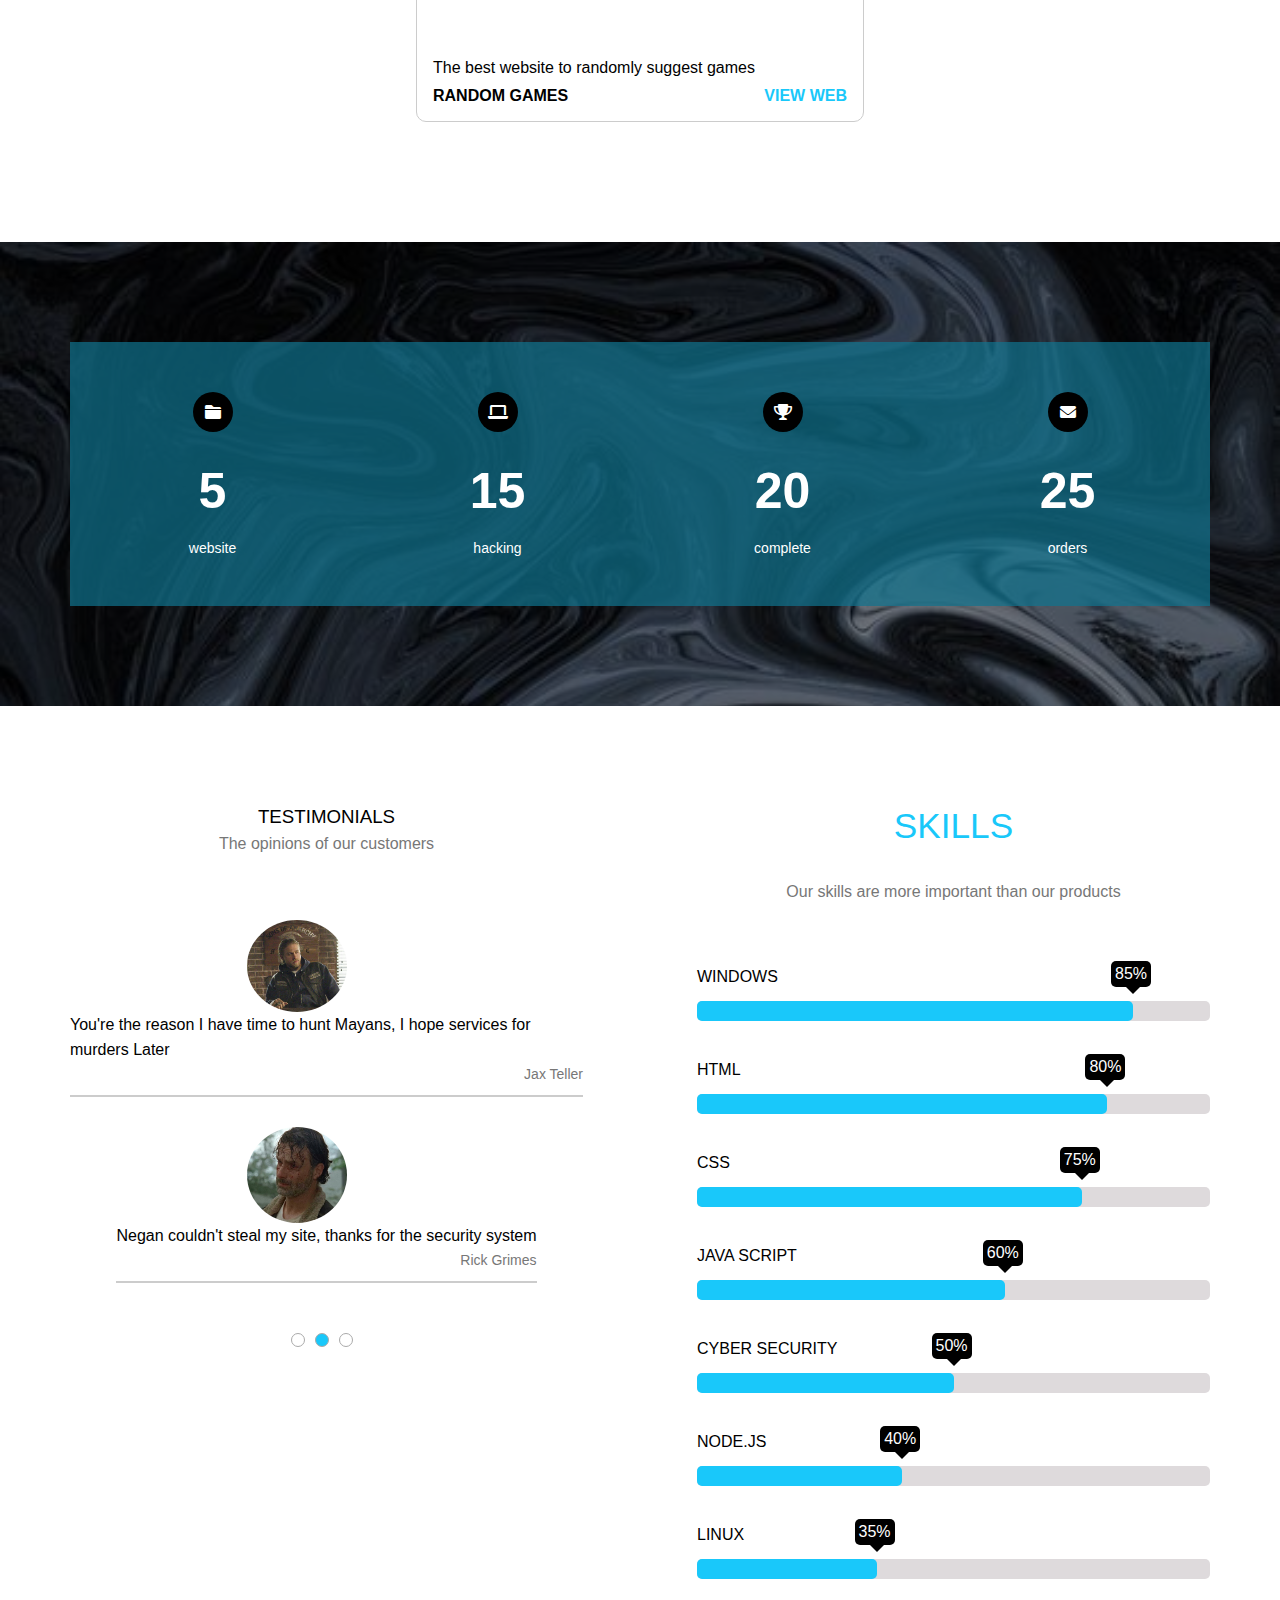
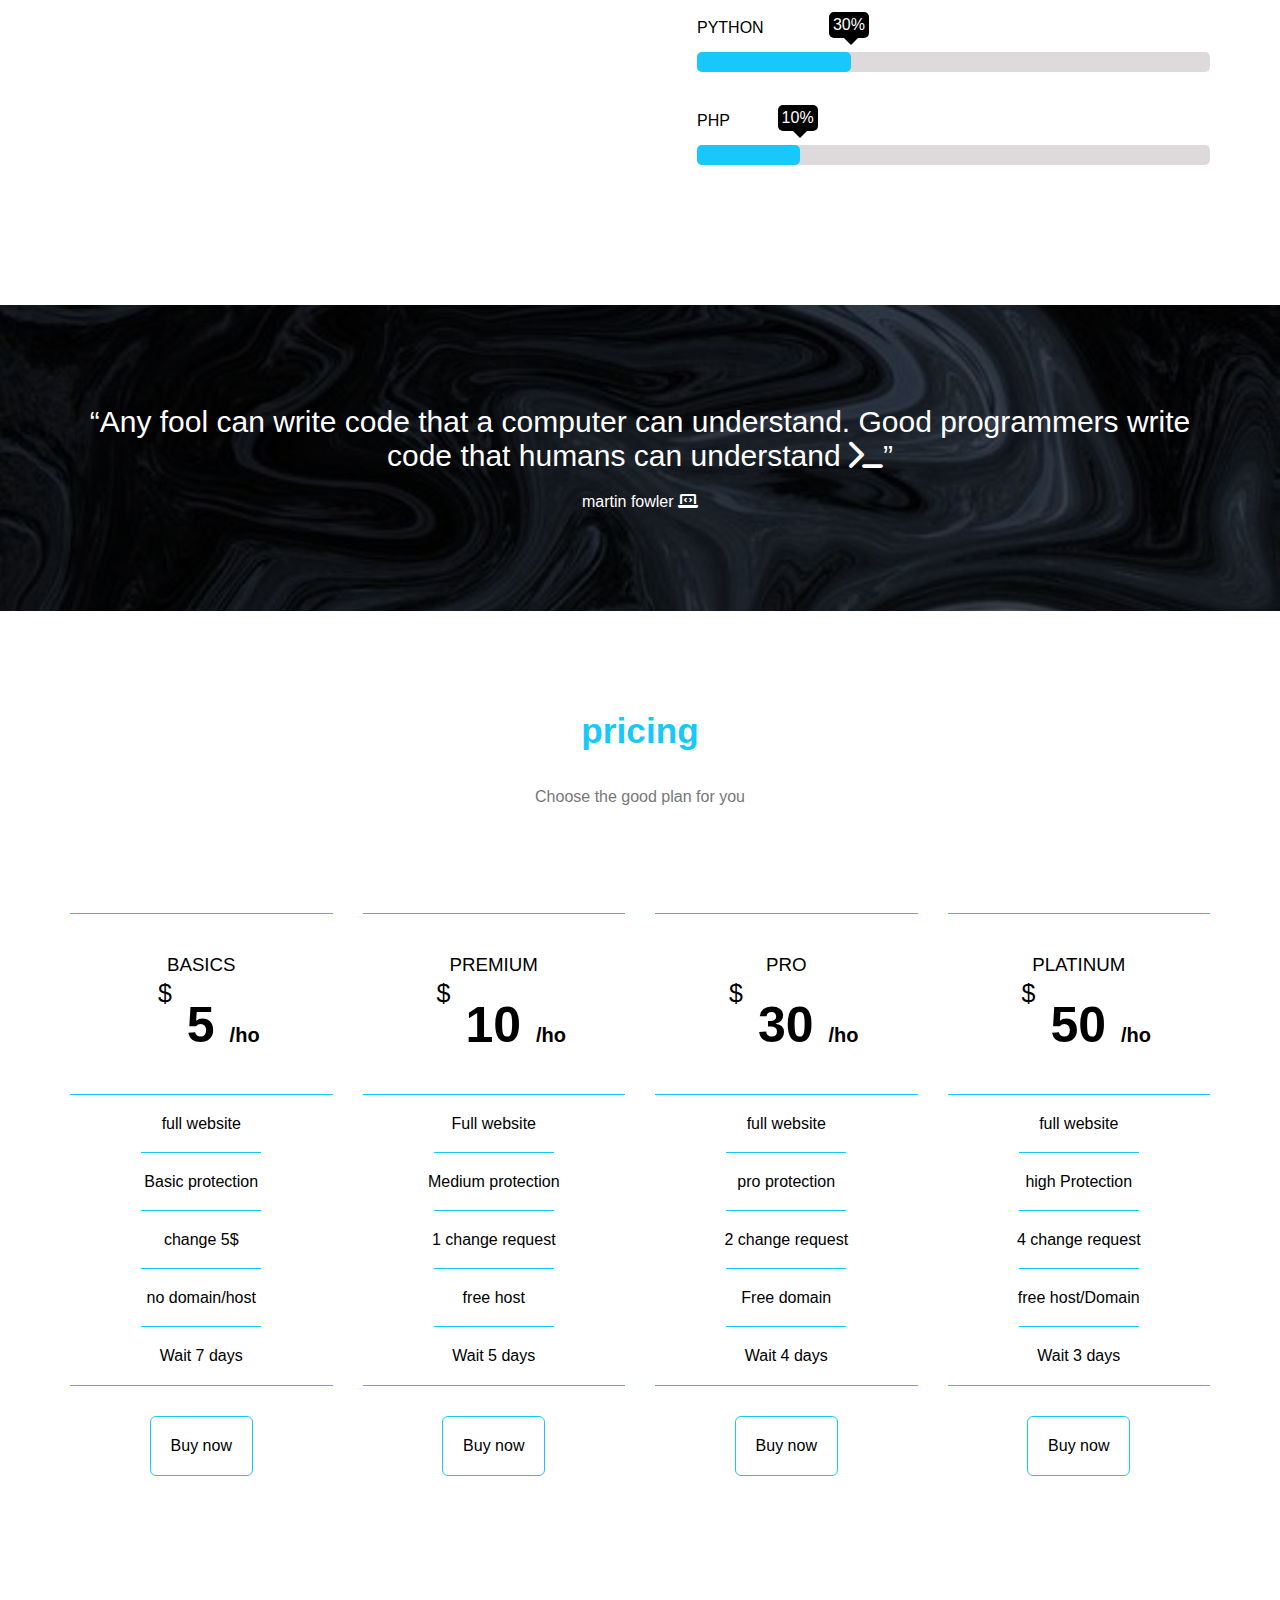
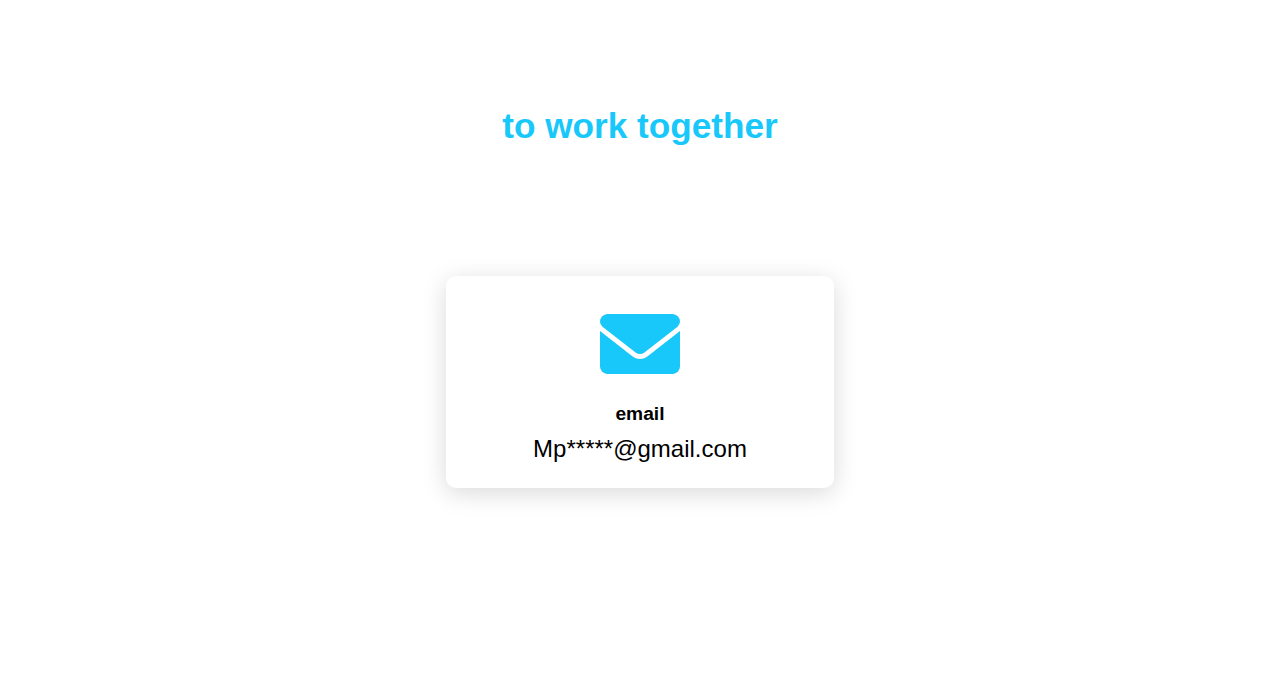
==== commit accaa376: "Add files via upload" ====
--- a/index.html
+++ b/index.html
@@ -12,14 +12,13 @@
 
   <section class="main">
     <div>
-      <h2>hello, I'm mohamed <br> <span>full stack developer</span></h2>
+      <h2>Hi, I'm Mohamed <br> <span>Developer | Bug Bounty Hunter</span></h2>
       <h3>mp projecs for creative development</h3>
-      <a href="#my projects" class="button">view my work</a>
+      <a href="#services" class="button">view my work</a>
       <div class="icon">
-       <a href="https://www.linkedin.com/mwlite/in/mohamed-ali-6aa46025b"><i class="fa-brands fa-linkedin"></i></a>
-       <a href="https://www.instagram.com/gleo98612/"><i class="fa-brands fa-instagram"></i></a>
+       <a href="https://www.linkedin.com/mwlite/in/"><i class="fa-brands fa-linkedin"></i></a>
+       <a href="https://www.instagram.com/gleo/"><i class="fa-brands fa-instagram"></i></a>
        <a href="https://github.com/8l8awy"><i class="fa-brands fa-github"></i></a>
-       <a href="https://www.facebook.com/profile.php?id=100048240669287"><i class="fa-brands fa-facebook"></i></a>
       </div>
     </div>
   </section>
@@ -31,8 +30,9 @@
           <i class="fa-solid fa-code"></i>
         </div>
         <div class="info">
-            <h3>Web developer</h3>
-            <p>Developing websites creatively in different programming languages </p>
+            <h3>Penetration test</h3>
+            <p>Why settle for traditional pentesting when you can
+              have access to a modern platform and top-tier talent?</p>
         </div>
         </div>
               <div class="card">
@@ -72,6 +72,195 @@
       </div>
     </div>
   </section>
+  <div class="stats">
+    <div class="container">
+      <div class="box">
+        <i class="fa-solid fa-folder"></i>
+        <div class="number">5</div>
+        <p>website</p>
+      </div>
+       <div class="box">
+        <i class="fa-solid fa-laptop"></i>
+        <div class="number">15</div>
+        <p>hacking</p>
+      </div>
+       <div class="box">
+        <i class="fa-solid fa-trophy"></i>
+        <div class="number">20</div>
+        <p>complete</p>
+      </div>
+       <div class="box">
+        <i class="fa-solid fa-envelope"></i>
+        <div class="number">25</div>
+        <p>orders</p>
+      </div>
+    </div>
+  </div>
+  <div class="our-skills">
+    <div class="container">
+      <div class="testimonials">
+        <h3>Testimonials</h3>
+        <p>The opinions of our customers</p>
+        <div class="content">
+          <img srcset="" src="cont1.jpg" alt="">
+          <div class="text">
+            You're the reason I have time to hunt Mayans, I hope services for murders Later
+            <p>Jax Teller</p>
+          </div>
+        </div>
+        <div class="content">
+          <img srcset="" src="cont2.jpg"  alt="">
+          <div class="text">
+            Negan couldn't steal my site, thanks for the security system
+            <p> Rick Grimes</p>
+          </div>
+        </div>
+        <ul class="bullets">
+          <li></li>
+          <li class="active"></li>
+          <li></li>
+        </ul>
+      </div>
+      <div class="skills">
+        <h3 class="title">Skills</h3>
+        <p>Our skills are more important than our products</p>
+        <div class="prog-holder">
+          <h4>windows</h4>
+          <div class="prog">
+            <span style="width: 85%" data-progrss="85%"></span>
+          </div>
+        </div>
+        <div class="prog-holder">
+          <h4>HTML</h4>
+          <div class="prog">
+            <span style="width: 80%" data-progrss="80%"></span>
+          </div>
+        </div>
+         <div class="prog-holder">
+          <h4>Css</h4>
+          <div class="prog">
+            <span style="width: 75%" data-progrss="75%"></span>
+          </div>
+        </div>
+         <div class="prog-holder">
+          <h4>Java script</h4>
+          <div class="prog">
+            <span style="width: 60%" data-progrss="60%"></span>
+          </div>
+        </div>
+         <div class="prog-holder">
+          <h4>Cyber Security</h4>
+          <div class="prog">
+            <span style="width: 50%" data-progrss="50%"></span>
+          </div>
+        </div>
+        <div class="prog-holder">
+          <h4>Node.Js</h4>
+          <div class="prog">
+            <span style="width: 40%" data-progrss="40%"></span>
+          </div>
+        </div>
+        <div class="prog-holder">
+          <h4>linux</h4>
+          <div class="prog">
+            <span style="width: 35%" data-progrss="35%"></span>
+          </div>
+        </div>
+        <div class="prog-holder">
+          <h4>Python</h4>
+          <div class="prog">
+            <span style="width: 30%" data-progrss="30%"></span>
+          </div>
+        </div>
+        <div class="prog-holder">
+          <h4>php</h4>
+          <div class="prog">
+            <span style="width: 20%" data-progrss="10%"></span>
+          </div>
+        </div>
+      </div>
+    </div>
+  </div>
+  <div class="quote">
+    <div class="container">
+      <q>Any fool can write code that a computer can understand. Good programmers write code that humans can understand <i class="fa-solid fa-terminal"></i></q>
+      <span>martin fowler  <i class="fa-solid fa-laptop-code"></i></span>
+    </div>
+  </div>
+  <div class="pricing">
+    <div class="container">
+      <div class="main-heading">
+        <h3 class="title">pricing</h3>
+        <p>Choose the good plan for you </p>
+      </div>
+      <div class="plans">
+        <div class="plan">
+          <div class="head">
+            <h3>basics</h3>
+            <span>5</span>
+          </div>
+        <ul>
+        <li>full website</li>
+        <li>Basic protection</li>
+        <li>change 5$ </li>
+        <li>no domain/host</li>
+        <li>Wait 7 days</li>
+       </ul>
+       <div class="foot">
+         <a href="#">Buy now</a>
+       </div>
+        </div>
+        <div class="plan">
+          <div class="head">
+            <h3>premium</h3>
+            <span>10</span>
+          </div>
+        <ul>
+        <li>Full website</li>
+        <li>Medium protection</li>
+        <li>1 change request </li>
+        <li>free host</li>
+        <li>Wait 5 days</li>
+       </ul>
+       <div class="foot">
+         <a href="#">Buy now</a>
+       </div>
+        </div>
+        <div class="plan">
+          <div class="head">
+            <h3>pro</h3>
+            <span>30</span>
+          </div>
+        <ul>
+        <li>full website</li>
+        <li>pro protection</li>
+        <li> 2 change request</li>
+        <li> Free domain</li>
+        <li>Wait 4 days </li>
+       </ul>
+       <div class="foot">
+         <a href="#">Buy now</a>
+       </div>
+        </div>
+        <div class="plan">
+          <div class="head">
+            <h3>Platinum</h3>
+            <span>50</span>
+          </div>
+        <ul>
+        <li>full website</li>
+        <li>high Protection </li>
+        <li> 4 change request</li>
+        <li> free host/Domain</li>
+        <li>Wait 3 days</li>
+       </ul>
+       <div class="foot">
+         <a href="#">Buy now</a>
+       </div>
+        </div>
+         </div>
+    </div>
+  </div>
   <section class="cards content" id="contact us">
     <h2 class="title">to work together</h2>
           <div class="card">
@@ -80,7 +269,7 @@
         </div>
         <div class="info">
             <h3>email</h3>
-            <p> mp_Projects@gmail.com </p>
+            <p> Mp*****@gmail.com </p>
         </div>
         </div>
   </section>
--- a/style.css
+++ b/style.css
@@ -1,21 +1,24 @@
 @import url('https://fonts.googleapis.com/css2?family=Poppins:ital,wght@0,100;0,200;0,300;0,400;0,500;0,600;0,700;0,800;0,900;1,100;1,200;1,300;1,400;1,500;1,600;1,700;1,800;1,900&display=swap');
+:root{
+  --main-color: #19c8fa;
+  --transparent-color: rgb(16 116 143/70%);
+  --section-padding: 100px;
+}
 *{
-  font-family: 'Poppins', sans-serif;
+  box-sizing: border-box;
+  -webkit-box-sizing: border-box;
+  -moz-box-sizing: border-box;
+  padding: 0;
   margin: 0;
-  /* padding: 0 ; */
-  box-sizing: border-box;
-}
-
-nav a{
-  color:#3a6cf4;
-  text-decoration: none;
-  font-size: 1.1em;
-  font-weight: 500;
-  padding-left: 30px;
-}
-
-nav a:hover{
-  color: #9a5bff;
+}
+html{
+  scroll-behavior: smooth;
+}
+body{
+  font-family: 'Open Sans', sans-serif;
+}
+ul{
+  list-style: none;
 }
 section{
   padding: 100px 200px;
@@ -36,7 +39,7 @@
   font-weight: 500;
 }
 .main h2 span{
-  color: #3a6cf4;
+  color: var(--main-color);
   display: inline-block;
   margin-top:10px;
   font-size: 2em;
@@ -52,7 +55,7 @@
 }
 .button{
   color: #fff;
-  background-color: #3a6cf4;
+  background-color: var(--main-color);
   text-decoration: none;
   font-size: 1.1em;
   font-weight: 600;
@@ -64,7 +67,7 @@
   transition: 0.7s , ease;
 }
 .button:hover{
-  background-color: mediumblue;
+  background-color: #16a5cc;
   transform: scale(1.1);
 }
 .icon a{
@@ -75,7 +78,7 @@
 .title{
   display: flex;
   justify-content: center;
-  color: #3a6cf4;
+  color: var(--main-color);
   font-size: 2.2em;
   font-weight: 800;
   margin-bottom: 30px;
@@ -102,7 +105,7 @@
   
 }
 .icons{
-  color: #3a6cf4;
+  color: var(--main-color);
   font-size: 5em;
   text-align: center;
 }
@@ -110,7 +113,7 @@
   text-align: center;
 }
 .info h3{
-  color: #3a6cf4;
+  color: var(--main-color);
   font-size: 1.2em;
   font-weight: 700;
   margin: 10px;
@@ -158,7 +161,7 @@
 }
 .p-projects{
   text-decoration: none;
-  color: #3a6cf4;
+  color: var(--main-color);
 }
 .p-projects:hover{
   color:#9a5bff;
@@ -209,4 +212,706 @@
   body{
     font-size: 10px;
   }
+}
+
+.container{
+  padding-left: 15px;
+  padding-right: 15px;
+  margin-left: auto; 
+  margin-right: auto;
+}
+@media(min-width: 768px){
+  .container{
+    width: 750px;
+  }
+}
+@media(min-width: 992px){
+  .container{
+    width: 970px;
+  }
+}
+@media(min-width: 1200px){
+  .container{
+    width: 1170px;
+  }
+}
+header{
+  position: absolute;
+  left: 0;
+  width: 100%;
+  z-index: 999;
+}
+header .container{
+  display: flex;
+  justify-content: space-between;
+  align-items: center;
+  position: relative;
+  border-bottom: 1px  solid #a2a2a2;
+  min-height: 97px;
+}
+header .logo img{
+  width: 170px;
+}
+@media(max-width : 767px){
+  header .logo img{
+    width: 120px;
+  }
+}
+header nav{
+  flex: 1;
+  display: flex;
+  align-items: center;
+  justify-content: flex-end;
+}
+header nav .icon-bars{
+  color: white;
+  font-size: 22px;
+}
+@media (min-width: 768px){
+  header nav .icon-bars{
+    display: none;
+  }
+}
+
+header nav ul{
+  display: flex;
+}
+@media (max-width: 767px){
+  header nav ul{
+    display: none;
+  }
+}
+header nav ul li a{
+  display: block;
+  color: white;
+  text-decoration: none;
+  font-size: 14px;
+  transition: 0.3s;
+  padding: 40px 10px;
+}
+header nav ul li a.active,
+header nav ul li a:hover{
+  color : var(--main-color);
+  border-bottom: 1px solid var(--main-color);
+}
+header nav .form{
+ width: 40px;
+ height: 30px;
+ position: relative;
+ margin-left: 30px;
+ border-left: 1px solid white;
+}
+header nav .form i{
+  color: white;
+  position : absolute;
+  font-size: 20px;
+  top: 50%;
+  transform: translateY(-50%);
+  right: 0
+}
+.landing{
+  min-height: 100vh;
+  background-image: url(images-7.jpg);
+  background-size: cover;
+  position: relative;
+}
+.landing .overly{
+  position: absolute;
+  left: 0;
+  width: 100%;
+  height: 100%;
+  background-color: rgb(0 0 0 / 60%);
+}
+.landing .text{
+  position: absolute;
+  left: 0;
+  top: 50%;
+  transform: translateY(-50%);
+  width: 50%;
+  padding: 40px;
+  background-color: var(--transparent-color);
+  color: white;
+  display: flex;
+  justify-content: flex-end;
+}
+.landing .text .content{
+  max-width: 500px;
+}
+@media (max-width: 767px){
+  .landing .text{
+    width: 100%;
+  }
+  .landing .text .content{
+    max-width: 100%;
+  }
+}
+.landing .text .content h2{
+  font-size: 32px;
+  font-weight: normal;
+  line-height: 1.5;
+  margin-bottom: 20px;
+}
+.landing .text .content p{
+  font-size: 14px;
+  line-height: 1.6;
+}
+.landing .change-backgrund{
+  position: absolute;
+  top: 50%;
+  transform: translateY(-50%);
+  color : #ddd;
+}
+@media (max-width: 767px){
+  .landing .change-backgrund{
+  display: none;
+  }
+}
+.landing .fa-angle-right{
+  right: 30px;
+}
+.landing .fa-angle-left{
+  left: 30px;
+}
+.landing .bullets{
+  position: absolute;
+  left: 50%;
+  transform: translateX(-50%);
+  bottom: 30px;
+  display: flex;
+}
+.landing .bullets li{
+  width: 20px;
+  height: 20px;
+  border: 1px solid white;
+  border-radius: 50%;
+  margin-right: 10px;
+}
+.landing .bullets li.active{
+  background-color: var(--main-color);
+  border-color: var(--main-color);
+}
+.main-heading{
+  text-align: center;
+}
+.main-heading h2{
+  font-weight: normal;
+  font-size: 40px;
+  position: relative;
+  margin-bottom: 60px; 
+  text-transform: uppercase;
+}
+.main-heading p{
+  width: 550px;
+  margin: 0  auto  100px;
+  max-width: 100%;
+  line-height: 2;
+  color: #777;
+}
+.main-heading h2::before{
+  content: "";
+  position: absolute;
+  left: 50%;
+  transform: translateX(-50%);
+  height: 2px;
+  background-color: #222;
+  bottom: -30px;
+  width: 100px;
+}
+.main-heading h2::after{
+  content: "";
+  position: absolute;
+  left: 50%;
+  transform: translateX(-50%);
+  width: 14px;
+  height: 14px;
+  border-radius: 50%;
+  border : 2px solid #222;
+  bottom: -38px;
+  background-color: white;
+}
+.services{
+  padding-top: var(--section-padding) ;
+  padding-bottom: var(--section-padding) ;
+}
+@media(min-width:768px){
+  .services .services-container{
+    display: grid;
+    grid-template-columns: repeat(auto-fill, minmax(320px, 1fr));
+    grid-row-gap: 30px;
+    grid-column-gap: 50px;
+    
+  }
+}
+.services .srv-box {
+  display: flex;
+}
+.services .srv-box i{
+  margin-right: 50px;
+  color : var(--main-color);
+}
+.services .srv-box h2{
+  margin-bottom: 30px;
+  color: var(--main-color);
+}
+@media (max-width: 767px ){
+  .services .srv-box{
+    display: flex;
+    margin-top: 30px;
+    margin-bottom: 30px;
+  }
+  .services .srv-box h2{
+    text-align: center;
+  }
+} 
+.services .srv-box p{
+  line-height: 2;
+  color: #777;
+}
+.design{
+ padding-top: var(--section-padding);
+ padding-bottom: var(--section-padding);
+ height: 600px;
+ position: relative;
+ background-image: url("IMG_20230223_000354.jpg");
+ background-size: cover;
+ display: flex ;
+ align-items: center;
+}
+.design::before{
+  content: "";
+  position: absolute;
+  left: 0;
+  width: 100%;
+  height: 100%;
+  background-color: rgb(0 0 0 / 60%);
+}
+.design .images,.design .text{
+  position: relative;
+  z-index: 2;
+  flex: 1;
+}
+.design .images{
+  text-align: center;
+}
+@media (max-width: 767px){
+  .design .images{
+    display: none;
+  }
+}
+.design .text{
+  color: white;
+  padding: 50px;
+  background-color: var(--transparent-color);
+}
+.design .text h2{
+  font-weight: normal;
+  text-transform: uppercase;
+  margin-bottom: 40px; 
+}
+.design .text ul li{
+  padding: 10px 0;
+}
+.design .text ul li::before{
+  font-family: "font awesome 5 free";
+  content:"\f108";
+  font-weight: 900;
+  margin-right: 20px;
+  position: relative;
+  top : 1px;
+}
+.portfolio{
+  padding-top: var(--section-padding);
+ padding-bottom: var(--section-padding);
+}
+.portfolio .shuffle{
+  display: flex;
+  justify-content: center;
+}
+.portfolio .shuffle li{
+  padding: 10px;
+}
+.portfolio .shuffle li.active{
+  background-color: var(--main-color);
+  color: white;
+}
+.portfolio .img-container{
+  display: flex;
+  flex-wrap: wrap;
+  margin-top: 60px;
+}
+@media (max-width: 768px) {
+  .portfolio .img-container{
+    margin-left: 35px;
+  }
+}
+@media(min-width: 980px){
+  .portfolio .img-container{
+    margin-left: 60px;  
+  }
+}
+.portfolio .img-container .box{
+  position: relative;
+  overflow: hidden;
+}
+@media(min-width: 768px){
+  .portfolio .img-container .box{
+    flex-basis: 30%;
+  }
+}
+@media(min-width: 1199px){
+  .portfolio .img-container .box{
+    flex-basis: 25%;
+  }
+}
+.portfolio .img-container .box img{
+  max-width: 100%;
+  transition: 0.3s;
+}
+.portfolio .img-container .box:hover img{
+  transform: rotate(3deg) scale(1.1);
+}
+.portfolio .img-container .box .caption{
+  position: absolute;
+  left: 0;
+  padding: 20px;
+  background-color: white;
+  width: 100%;
+  transition: 0.3s;
+  bottom: -100%;
+}
+.portfolio .img-container .box:hover .caption{
+  bottom: 0;
+}
+.portfolio .img-container .box .caption h4{
+  font-weight: normal;
+  margin-bottom: 10px;
+}
+.portfolio .img-container .box .caption p{
+  color: var(--main-color);
+}
+.portfolio .more{
+  background-color: var(--main-color);
+  color: white;
+  padding: 15px 20px;
+  display: block;
+  width: fit-content;
+  margin: 30px auto;
+  text-decoration: none;
+  text-transform: uppercase;
+}
+
+.about{
+  padding-top: var(--section-padding);
+  overflow: hidden;
+  text-align: center;
+}
+.about img{
+  position: relative;
+  bottom: -60px;
+  margin-top: -60px;
+  max-width: 100%;
+}
+@media (max-width: 767px){
+  .about img{
+    bottom: -60px;
+    margin-top: -60px;
+  }
+}
+.stats{
+ padding-top: var(--section-padding);
+ padding-bottom: var(--section-padding);
+ text-align: center;
+ background-image: url("d1d0032139a920eaefa745ff9a489157.jpg");
+ background-size: cover;
+ position: relative;
+}
+.stats::before{
+ content: "";
+ position: absolute;
+ left: 0;
+ top: 0;
+ width: 100%;
+ height: 100%;
+ background-color: rgb(0 0 0 / 50%);
+}
+.stats .container{
+  position: relative;
+  display: flex;
+  flex-wrap: wrap;
+}
+.stats .container .box{
+ color: white;
+ padding: 50px;
+background-color: var(--transparent-color);
+}
+@media (max-width: 767px){
+  .stats .container .box{
+    flex-basis: 100%;
+  }
+}
+@media(min-width:768px){
+  .stats .container .box{
+    flex-basis: 50%;
+  }
+}
+@media (min-width: 992px){
+  .stats .container .box{
+    flex-basis: 25%;
+  }
+}
+.stats .container .box i{
+  width: 40px;
+  height: 40px;
+  display: flex;
+  background-color:  black;
+  justify-content: center;
+  align-items: center;
+  border-radius: 50%;
+  margin: 0 auto 30px;
+}
+.stats .container .box .number{
+  font-size: 50px;
+  font-weight: bold;
+  margin: 0 0 20px;
+}
+.stats .container .box p{
+  font-size: 14px;
+}
+.our-skills{
+ padding-top: var(--section-padding);
+ padding-bottom: var(--section-padding);
+}
+.our-skills .container{
+  display: flex;
+  justify-content: space-between;
+  flex-wrap: wrap; 
+}
+@media(min-width: 922px){
+  .our-skills .container > div{
+    flex-basis: 45%;
+  }
+}
+.our-skills .container > div > h3{
+  marker: 0 0 30px;
+  font-weight: normal;
+  text-align: center;
+  text-transform: uppercase;
+}
+.our-skills .container > div > p{
+  color: #777;
+  line-height: 2;
+  text-align: center;
+  margin-bottom: 60px;
+}
+.our-skills .testimonials .content{
+  display: flex;
+  align-items: center;
+  margin-bottom: 30px;
+}
+.our-skills .testimonials .content img{
+  width: 100px;
+  border-radius: 50%;
+  margin-right: 60px;
+}
+@media(max-width: 767px){
+.our-skills .testimonials .content{
+  flex-direction: column;
+  text-align: center;
+}
+.our-skills .testimonials .content img{
+ margin: 0 auto 20px;
+}
+}
+.our-skills .testimonials .text{
+  line-height: 1.6;
+  border-bottom: 2px solid #ccc;
+}
+.our-skills .testimonials .text p {
+  color: #777;
+  text-align: right;
+  font-size: 14px;
+  margin-bottom: 10px;
+}
+.our-skills .testimonials .bullets{
+  display: flex;
+  justify-content: center;
+  margin-top: 50px;
+  margin-bottom: 50px;
+}
+.our-skills .testimonials .bullets li{
+  width: 14px;
+  height: 14px;
+  border: 1px solid #aaa;
+  border-radius: 50%;
+  margin-right: 10px;
+}
+.our-skills .testimonials .bullets li.active{
+  background-color: var(--main-color);
+  color: var(--main-color);
+}
+.our-skills .skills .prog-holder{
+  margin-bottom: 40px;
+}
+.our-skills .skills .prog-holder h4{
+  margin-bottom: 15px;
+  font-weight: normal;
+  text-transform: uppercase;
+}
+.our-skills .skills .prog-holder .prog{
+  background-color: #dedadc;
+  height: 20px;
+  border-radius: 5px;
+}
+.our-skills .skills .prog-holder .prog span{
+  display: block;
+ background-color: var(--main-color);
+ height: 100%;
+ position: relative;
+ border-radius: 5px; 
+}
+.our-skills .skills .prog-holder .prog span::before{
+  content: attr(data-progrss);
+  position: absolute;
+  background-color: #000;
+  color: white;
+  top: -40px;
+  right: -18px;
+  padding: 4px 0;
+  width: 40px;
+  text-align: center;
+  border-radius: 5px; 
+}
+.our-skills .skills .prog-holder .prog span::after{
+  content: "";
+  position: absolute;
+  border-style: solid;
+  border-width: 8px;
+  border-color: #000  transparent transparent transparent;;
+  right: -8px;
+  top: -15px;
+}
+@media(max-width: 926px){
+  .our-skills .skills{
+    padding-left: 100px;
+  }
+  }
+.quote{
+ padding-top: var(--section-padding);
+ padding-bottom:var(--section-padding);
+ background-image: url("d1d0032139a920eaefa745ff9a489157.jpg");
+ background-size: cover;
+ position: relative;
+ text-align: center;
+ color: white;
+}
+.quote::before{
+ content: "";
+ position: absolute;
+ left: 0;
+ top: 0;
+ width: 100%;
+ height: 100%;
+ background-color: rgb(0 0 0 / 60%);
+}
+.quote .container{
+  position: relative;
+}
+.quote q{
+  font-size: 30px;
+  margin-bottom: 20px;
+  display: block;
+}
+/* .quote q::before{
+  content: "";
+} */
+/* .quote q::after{
+  content: "\f4d8";
+} */
+.pricing{
+ padding-top: var(--section-padding);
+ padding-bottom: var(--section-padding);
+}
+.pricing .plans{
+  display: grid;
+  grid-template-columns: repeat(auto-fill, minmax(250px, 1fr));
+  gap: 30px;
+}
+.pricing .plans .plan{
+  text-align: center;
+}
+.pricing .plans .plan .head {
+  padding: 40px  20px;
+  border-top: 1px solid var(--main-color);
+  border-bottom: 1px solid var(--main-color);
+}
+.pricing .plans .plan .head h3{
+  font-weight: normal;
+  margin-bottom: 20px;
+  text-transform: uppercase;
+}
+.pricing .plans .plan .head span{
+  font-size: 50px;
+  font-weight: bold;
+}
+.pricing .plans .plan .head span::before{
+  content: "$";
+  font-size: 25px;
+  position: relative;
+  top: -40px;
+  margin-right: 15px; 
+  font-weight: normal;
+}
+.pricing .plans .plan .head span::after{
+  content: "/ho";
+  font-size: 20px;
+  position: relative;
+  right: -15px;
+}
+.pricing .plans .plan ul {
+  border-bottom: 1px solid var(--main-color);
+}
+.pricing .plans .plan ul li{
+  padding: 20px;
+}
+.pricing .plans .plan ul li:not(:last-child){
+  position: relative;
+}
+.pricing .plans .plan ul li:not(:last-child)::after{
+  content: "";
+  width: 120px;
+  height: 1px;
+  background-color: var(--main-color);
+  position: absolute;
+  left: 50%;
+  transform: translateX(-50%);
+  bottom: 0;
+}
+.pricing .plans .plan .foot a{
+  display: block;
+  padding: 20px;
+  text-decoration: none;
+  border: 1px solid var(--main-color);
+  width: fit-content;
+  margin: 30px auto;
+  border-radius:6px ;
+  color: #000;
+}
+.pricing .plans .plan .foot a:hover{
+  background-color: var(--main-color);
+color: white;
+}
+.pricing .contact-text{
+  text-align: center;
+  margin: 50px 0 20px;
+  font-size: 20px;
+}
+.pricing .contact-link{
+  display: block;
+  width: fit-content;
+  margin: 20px auto;
+  background-color: var(--main-color);
+  text-decoration: none ;
+  color: white;
+  padding:10px 20px; 
+  border-radius: 5px;
 }